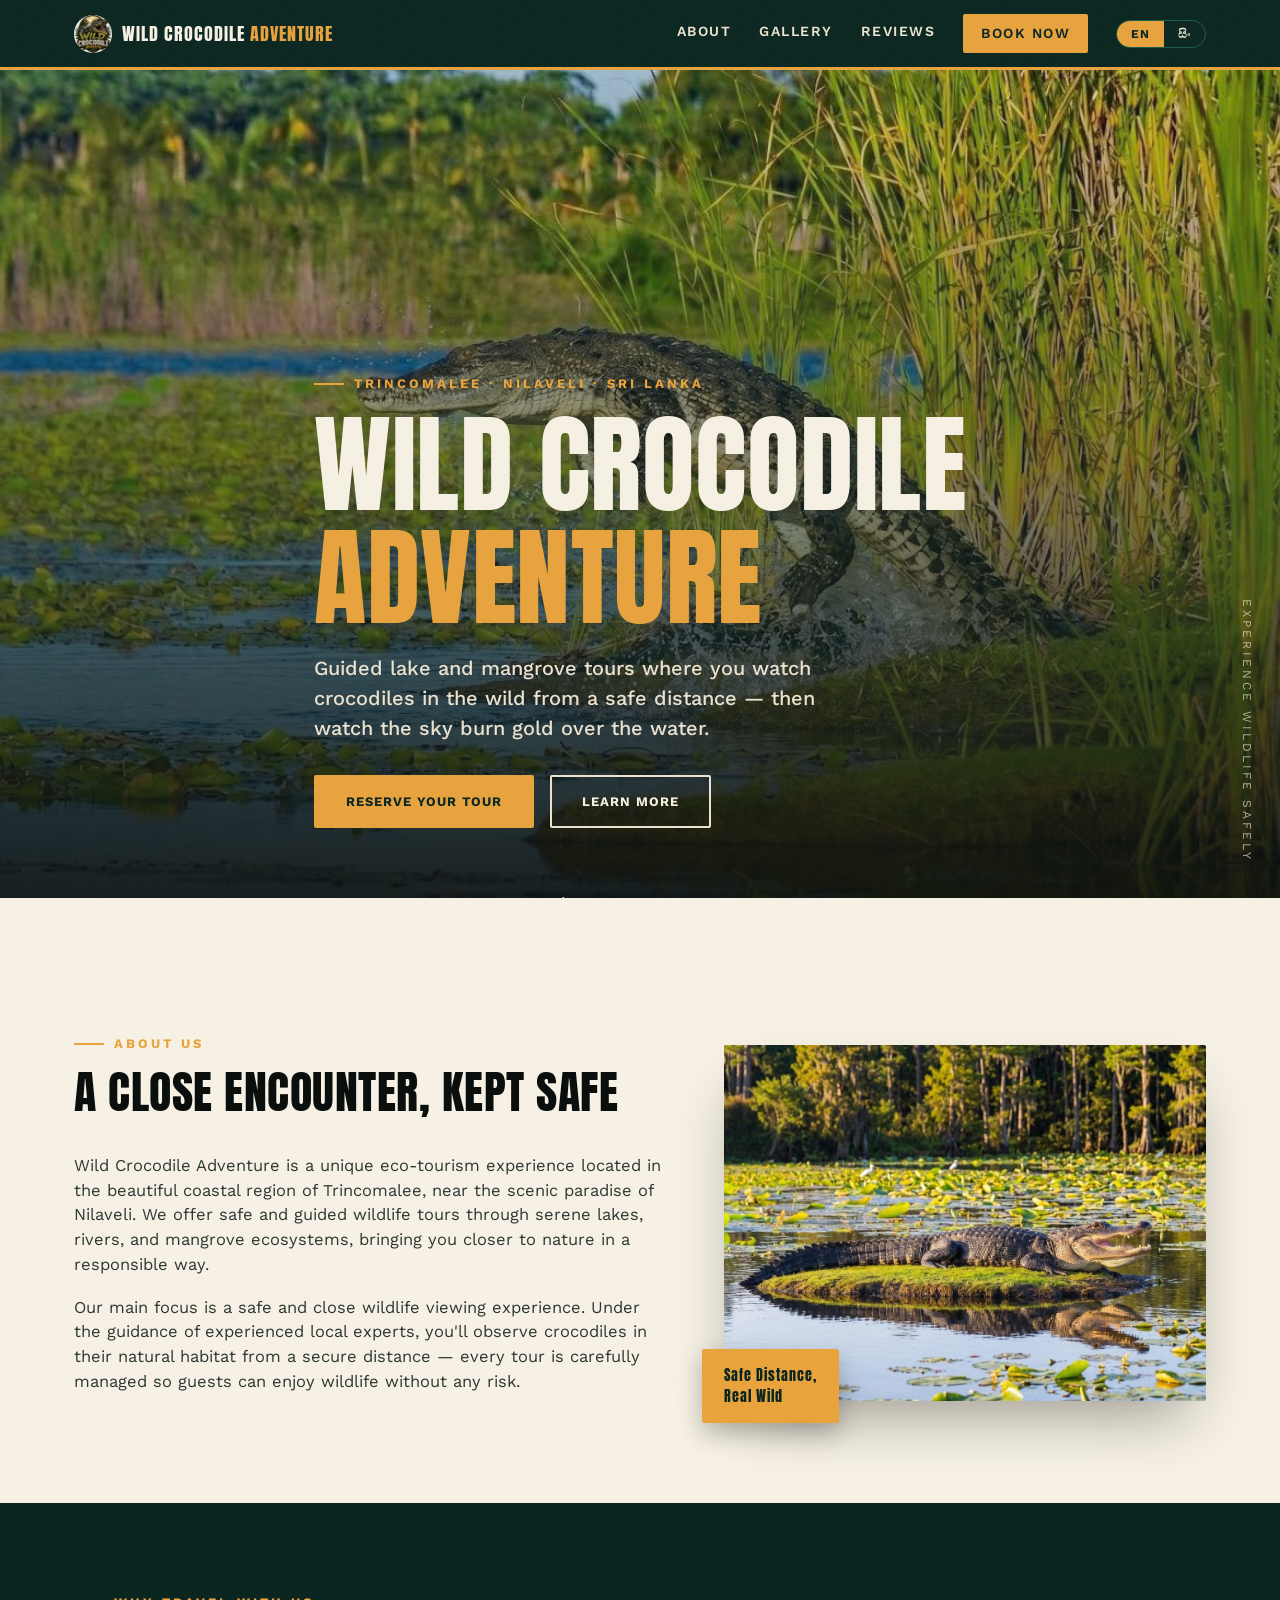
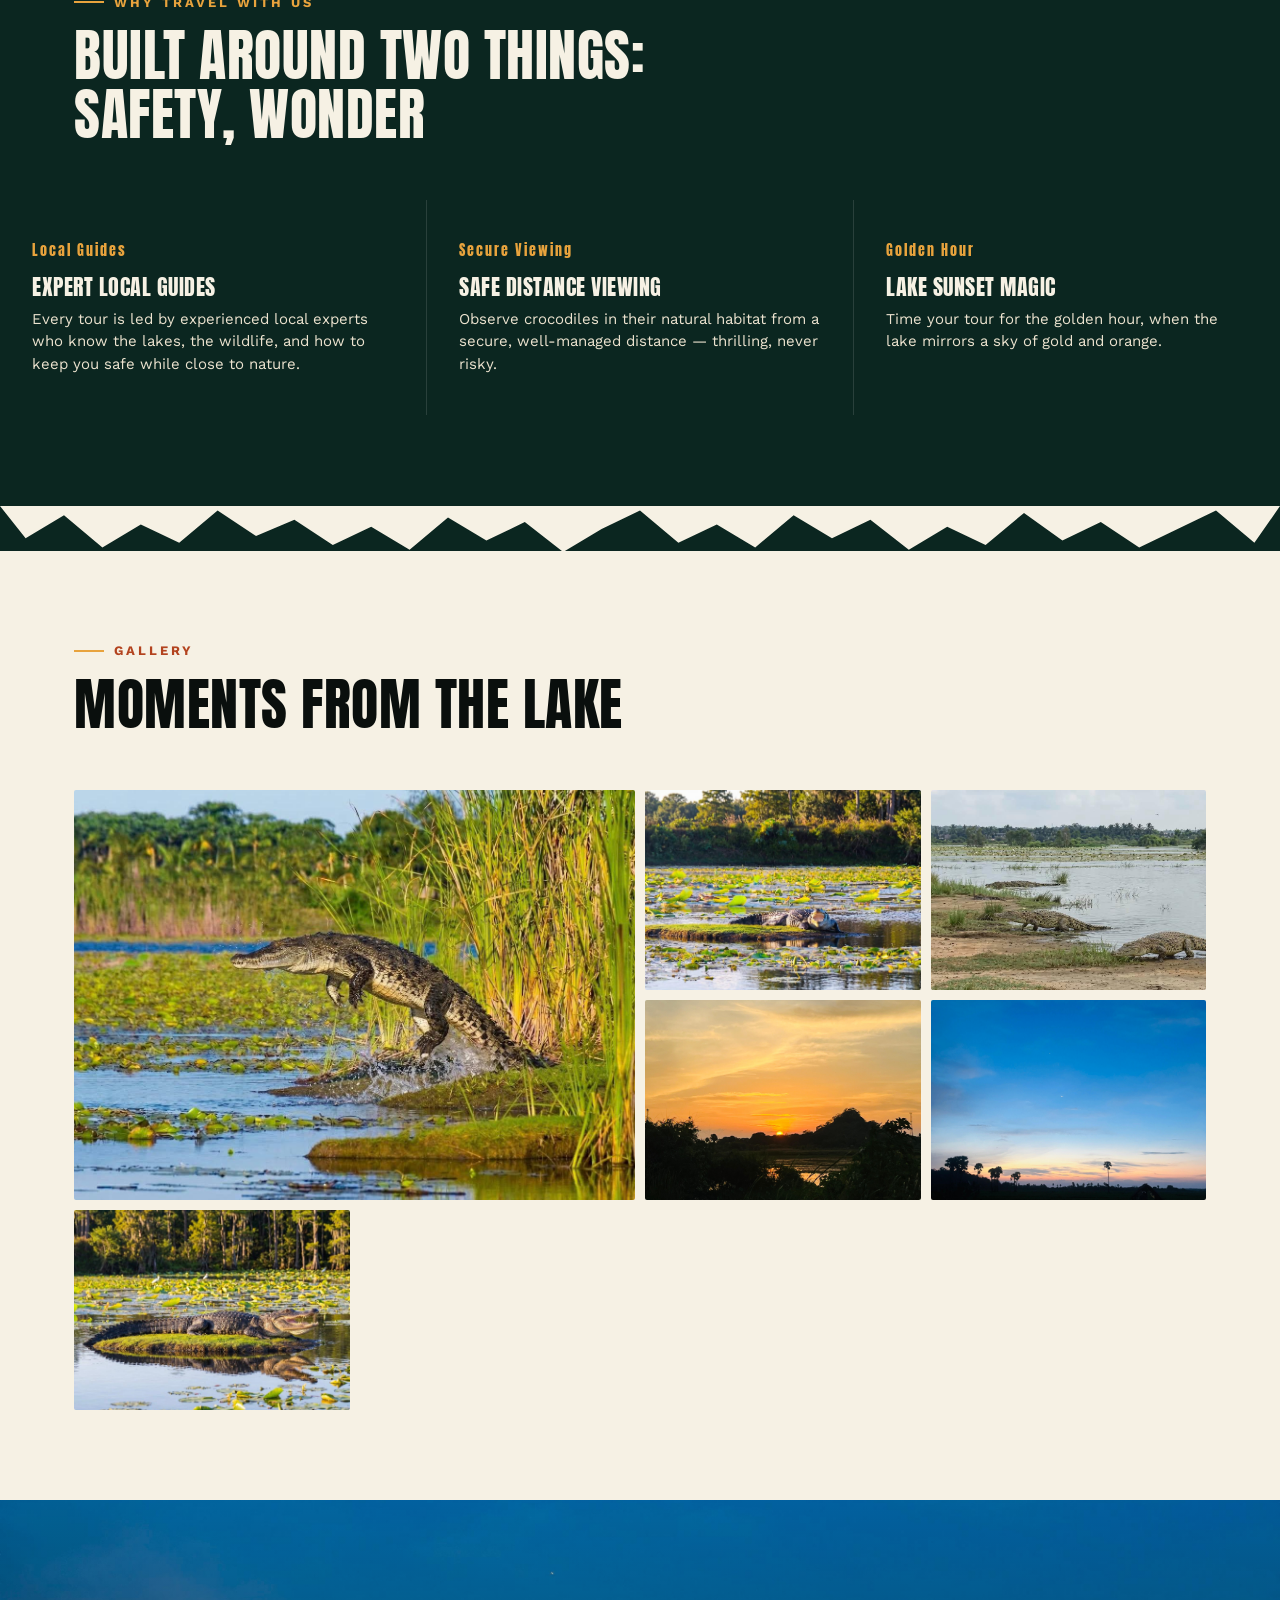
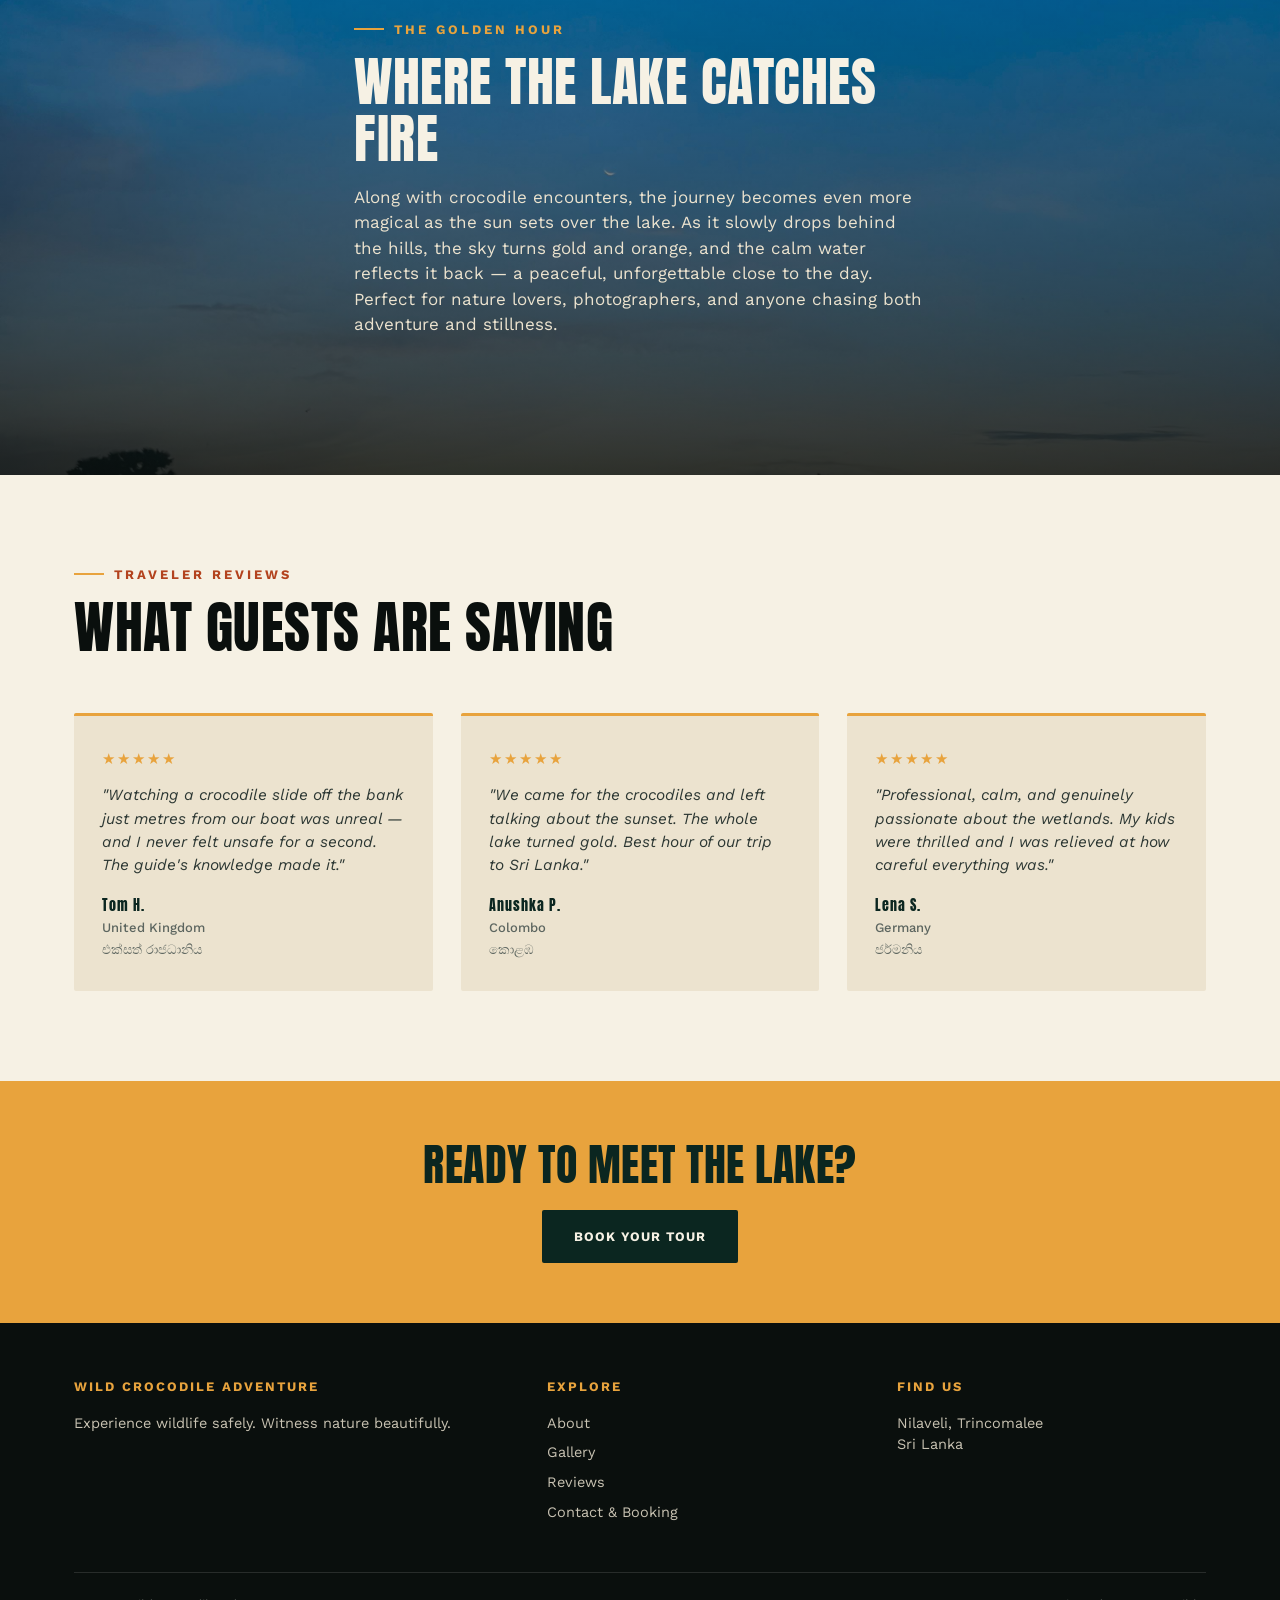
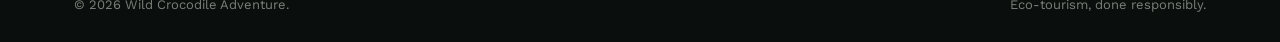
==== index.html @ 360bce38 "first commit" ====
<!doctype html>
<html lang="en">
  <head>
    <meta charset="UTF-8" />
    <meta name="viewport" content="width=device-width, initial-scale=1.0" />
    <title>Wild Crocodile Adventure — Trincomalee, Sri Lanka</title>
    <meta
      name="description"
      content="Guided crocodile wildlife tours and lake sunsets near Nilaveli, Trincomalee, Sri Lanka."
    />
    <link rel="icon" href="images/e35be057-a3a2-4ab4-bb94-1826bbe59831.jpg" />
    <link rel="stylesheet" href="style.css" />
  </head>
  <body>
    <div class="grain"></div>

    <header>
      <div class="nav">
        <a href="index.html" class="logo">
          <img
            class="mark"
            src="images/logo.jpg"
            alt="Wild Crocodile Adventure logo"
            style="border-radius: 50%; object-fit: cover"
          />
          <span class="name">WILD CROCODILE <span>ADVENTURE</span></span>
        </a>
        <nav class="links">
          <a href="#about"><span lang-en>About</span><span lang-si>අප ගැන</span></a>
          <a href="#gallery"><span lang-en>Gallery</span><span lang-si>ඡායාරූප</span></a>
          <a href="#reviews"><span lang-en>Reviews</span><span lang-si>ප්‍රතිචාර</span></a>
          <a href="contact.html" class="cta"><span lang-en>Book Now</span><span lang-si>දැන් වෙන් කරගන්න</span></a>
          <div class="lang-toggle">
            <button data-lang="en">EN</button
            ><button data-lang="si">සිං</button>
          </div>
        </nav>
        <button class="burger">☰</button>
      </div>
    </header>

    <section class="hero">
      <div class="wrap hero-inner">
        <div class="eyebrow"><span lang-en>Trincomalee · Nilaveli · Sri Lanka</span><span lang-si>ත්‍රිකුණාමලය · නිලාවැලි · ශ්‍රී ලංකාව</span></div>
        <h1><span lang-en>Wild Crocodile<br /><span class="line2">Adventure</span></span><span lang-si>වයිල්ඩ් ක්‍රොකඩයිල්<br /><span class="line2">ඇඩ්වෙන්චර්</span></span></h1>
        <p class="sub"><span lang-en>Guided lake and mangrove tours where you watch crocodiles in the wild from a safe distance — then watch the sky burn gold over the water.</span><span lang-si>විල් සහ කඩොලාන හරහා මඟපෙන්වන සංචාර — ආරක්ෂිත දුරකින් කිඹුලන් නරඹමින්, පසුව රන්වන් අහසක් යට හිරු බැසීම නරඹමින්.</span></p>
        <div class="hero-ctas">
          <a href="contact.html" class="btn btn-gold"><span lang-en>Reserve Your Tour</span><span lang-si>ඔබේ සංචාරය වෙන් කරගන්න</span></a>
          <a href="#about" class="btn btn-outline"><span lang-en>Learn More</span><span lang-si>තවත් දැනගන්න</span></a>
        </div>
      </div>
      <div class="ripple-tag"><span lang-en>Experience wildlife safely</span><span lang-si>ආරක්ෂිතව වනජීවී අත්දැකීම</span></div>
    </section>

    <div class="torn"></div>

    <section id="about">
      <div class="wrap about-grid">
        <div>
          <div class="eyebrow" lang-en>About Us</div>
          <div class="eyebrow" lang-si>අප ගැන</div>
          <h2
            lang-en
            style="font-size: clamp(30px, 4.5vw, 46px); margin-top: 6px"
          >
            A close encounter, kept safe
          </h2>
          <h2
            lang-si
            style="font-size: clamp(30px, 4.5vw, 46px); margin-top: 6px"
          >
            ආරක්ෂිතව තබාගත් සමීප හමුවක්
          </h2>

          <p lang-en>
            Wild Crocodile Adventure is a unique eco-tourism experience located
            in the beautiful coastal region of Trincomalee, near the scenic
            paradise of Nilaveli. We offer safe and guided wildlife tours
            through serene lakes, rivers, and mangrove ecosystems, bringing you
            closer to nature in a responsible way.
          </p>
          <p lang-en>
            Our main focus is a safe and close wildlife viewing experience.
            Under the guidance of experienced local experts, you'll observe
            crocodiles in their natural habitat from a secure distance — every
            tour is carefully managed so guests can enjoy wildlife without any
            risk.
          </p>

          <p lang-si>
            Wild Crocodile Adventure යනු ශ්‍රී ලංකාවේ ත්‍රිකුණාමලය අසල, නිලාවැලි
            වෙරළබඩ ප්‍රදේශයේ පිහිටි අනූන පරිසර සංචාරක අත්දැකීමකි. අපි
            විශ්වාසවන්ත මඟපෙන්වීම මගින් සැහැල්ලු විල්, ගංගා සහ කඩොලාන පද්ධති
            හරහා ආරක්ෂිත සංචාර ලබා දෙමු.
          </p>
          <p lang-si>
            අපගේ මූලික අරමුණ ආරක්ෂිත හා සමීප වනජීවී දර්ශන අත්දැකීමක් ලබා දීමයි.
            දේශීය විශේෂඥයින්ගේ මඟපෙන්වීම යටතේ, ඔබට කිඹුලන් ඔවුන්ගේ ස්වභාවික
            වාසස්ථානයේ ආරක්ෂිත දුරකින් නැරඹීමට අවස්ථාව ලැබේ.
          </p>
        </div>
        <div class="about-img">
          <img
            src="images/b86bf001-9c94-4843-b081-64289ff82601.jpg"
            alt="Crocodile resting on a grass island surrounded by water lilies"
          />
          <div class="pill" lang-en>Safe Distance,<br />Real Wild</div>
          <div class="pill" lang-si>ආරක්ෂිත දුර,<br />සැබෑ වනජීවී</div>
        </div>
      </div>
    </section>

    <section class="section-dark">
      <div class="wrap">
        <div class="section-head">
          <div class="eyebrow"><span lang-en>Why Travel With Us</span><span lang-si>ඇයි අප සමඟ සංචාරය කරන්න ද</span></div>
          <h2><span lang-en>Built around two things: safety, wonder</span><span lang-si>දෙයක් වටා ගොඩනැගුණා: ආරක්ෂාව සහ විස්මය</span></h2>
        </div>
      </div>
      <div class="features">
        <div class="feature">
          <span class="num"><span lang-en>Local Guides</span><span lang-si>දේශීය මඟපෙන්වන්නන්</span></span>
          <h3><span lang-en>Expert Local Guides</span><span lang-si>ප්‍රවීණ දේශීය මඟපෙන්වන්නන්</span></h3>
          <p><span lang-en>Every tour is led by experienced local experts who know the lakes, the wildlife, and how to keep you safe while close to nature.</span><span lang-si>සෑම සංචාරයක්ම මඟ පෙන්වනු ලබන්නේ විල් සහ වනජීවී පිළිබඳ පළපුරුද්ද ඇති දේශීය විශේෂඥයින් විසිනි, ඔබව සොබාදහමට සමීප කරමින් ආරක්ෂිතව තබා ගනිමින්.</span></p>
        </div>
        <div class="feature">
          <span class="num"><span lang-en>Secure Viewing</span><span lang-si>ආරක්ෂිත නැරඹීම</span></span>
          <h3><span lang-en>Safe Distance Viewing</span><span lang-si>ආරක්ෂිත දුරින් නැරඹීම</span></h3>
          <p><span lang-en>Observe crocodiles in their natural habitat from a secure, well-managed distance — thrilling, never risky.</span><span lang-si>කිඹුලන් ඔවුන්ගේ ස්වභාවික වාසස්ථානයේ, හොඳින් කළමනාකරණය කළ ආරක්ෂිත දුරකින් නරඹන්න — උද්වේගජනක, කිසිදා අවදානම් සහගත නොවේ.</span></p>
        </div>
        <div class="feature">
          <span class="num"><span lang-en>Golden Hour</span><span lang-si>රන්වන් මොහොත</span></span>
          <h3><span lang-en>Lake Sunset Magic</span><span lang-si>රන්වන් මිදුම් හිරු බැසීම්</span></h3>
          <p><span lang-en>Time your tour for the golden hour, when the lake mirrors a sky of gold and orange.</span><span lang-si>විල රන්වන් හා තැඹිලි අහසක් පිළිබිඹු කරන මැජික් මොහොතට ගැලපෙන ලෙස ඔබේ සංචාරය සැලසුම් කරන්න.</span></p>
        </div>
      </div>
    </section>

    <div class="torn flip" style="background: var(--swamp-dark)"></div>

    <section id="gallery">
      <div class="wrap">
        <div class="section-head">
          <div class="eyebrow"><span lang-en>Gallery</span><span lang-si>ඡායාරූප</span></div>
          <h2><span lang-en>Moments from the lake</span><span lang-si>විලෙන් මතකයන්</span></h2>
        </div>
        <div class="gallery">
          <a class="g-big"
            ><img
              src="images/b4b93872-730b-4ddd-b8c2-a4dbeed906d0.jpg"
              alt="Crocodile leaping out of the water onto the bank"
          /></a>
          <a
            ><img
              src="images/af6ee884-b673-4709-9cbe-690bf3419385.jpg"
              alt="Crocodile resting with mouth open among lily pads"
          /></a>
          <a
            ><img
              src="images/c8c35f78-ea11-4f8b-8e21-9432f005e266.jpg"
              alt="Three crocodiles entering the water at the lake edge"
          /></a>
          <a
            ><img
              src="images/b59ca9a6-6caa-42b1-9af1-93eeb72f9f92.jpg"
              alt="Orange sunset over the wetlands near a hill"
          /></a>
          <a
            ><img
              src="images/ad986d16-4cee-4405-a127-003cddb97ef6.jpg"
              alt="Blue dusk sky with a crescent moon over palm trees"
          /></a>
          <a
            ><img
              src="images/b86bf001-9c94-4843-b081-64289ff82601.jpg"
              alt="Crocodile on a grass island with birds in the background"
          /></a>
        </div>
      </div>
    </section>

    <section class="sunset">
      <div class="wrap sunset-inner">
        <div class="eyebrow" lang-en>The Golden Hour</div>
        <div class="eyebrow" lang-si>රන්වන් මොහොත</div>
        <h2 lang-en>Where the lake catches fire</h2>
        <h2 lang-si>විල ගිනිගත් මොහොත</h2>
        <p lang-en>
          Along with crocodile encounters, the journey becomes even more magical
          as the sun sets over the lake. As it slowly drops behind the hills,
          the sky turns gold and orange, and the calm water reflects it back — a
          peaceful, unforgettable close to the day. Perfect for nature lovers,
          photographers, and anyone chasing both adventure and stillness.
        </p>
        <p lang-si>
          කිඹුලන් දැකීම සමඟ, විල මතුපිට හිරු බැසීමේ දර්ශනය මෙම සංචාරය තවත්
          මනස්කාන්ත කරයි. හිරු සෙමින් කඳු වලට පසුපසින් බැසීමත් සමඟ අහස රන්වන් සහ
          තැඹිලි පැහැයෙන් වර්ණවත් වන අතර, නිසල විල එම අලංකාරය පිළිබිඹු කරයි —
          දවසේ සාමකාමී, අමතක නොවන අවසානයක්. සොබාදහම ප්‍රිය කරන්නන්, ඡායාරූප
          ශිල්පීන් සහ වික්‍රමාන්විතය හා සාමය යන දෙකම අවශ්‍ය අයට පරිපූර්ණයි.
        </p>
      </div>
    </section>

    <section id="reviews">
      <div class="wrap">
        <div class="section-head">
          <div class="eyebrow"><span lang-en>Traveler Reviews</span><span lang-si>සංචාරක ප්‍රතිචාර</span></div>
          <h2><span lang-en>What guests are saying</span><span lang-si>අමුත්තන් පවසන දේ</span></h2>
        </div>
        <div class="reviews">
          <div class="review">
            <div class="stars">★★★★★</div>
            <p><span lang-en>"Watching a crocodile slide off the bank just metres from our boat was unreal — and I never felt unsafe for a second. The guide's knowledge made it."</span><span lang-si>"අපගේ බෝට්ටුවට මීටර් කීපයක් දුරින් කිඹුලෙකු ඉවුරෙන් ඇද වැටෙනු දැකීම අතිශය විශ්මයජනකයි — එහෙත් එක් මොහොතක්වත් අනාරක්ෂිතයි කියා මට හැඟුණේ නැහැ. මඟපෙන්වන්නාගේ දැනුමයි මේ සියල්ල සාර්ථක කළේ."</span></p>
            <div class="who">
              Tom H.<span><span lang-en>United Kingdom</span><span lang-si>එක්සත් රාජධානිය</span></span>
            </div>
          </div>
          <div class="review">
            <div class="stars">★★★★★</div>
            <p><span lang-en>"We came for the crocodiles and left talking about the sunset. The whole lake turned gold. Best hour of our trip to Sri Lanka."</span><span lang-si>"අපි ආවේ කිඹුලන් බැලීමට, ආපසු ගියේ හිරු බැසීම ගැන කතා කරමින්. මුළු විලම රන්වන් පැහැයෙන් වෙනස් වුණා. ශ්‍රී ලංකා සංචාරයේ අපගේ හොඳම පැයයි."</span></p>
            <div class="who">
              Anushka P.<span><span lang-en>Colombo</span><span lang-si>කොළඹ</span></span>
            </div>
          </div>
          <div class="review">
            <div class="stars">★★★★★</div>
            <p><span lang-en>"Professional, calm, and genuinely passionate about the wetlands. My kids were thrilled and I was relieved at how careful everything was."</span><span lang-si>"වෘත්තීයමය, සන්සුන්, සහ තැඹිලිපිඩි ගැන සැබැවින්ම ඕන වුණු කෙනෙක්. මගේ දරුවන් සතුටින් සිටියදී, සෑම දෙයක්ම පවත්වාගෙන ගිය ආරක්ෂිත ක්‍රමවේදය ගැන මට සහනයක් දැනුණා."</span></p>
            <div class="who">
              Lena S.<span><span lang-en>Germany</span><span lang-si>ජර්මනිය</span></span>
            </div>
          </div>
        </div>
      </div>
    </section>

    <div class="cta-band">
      <div class="wrap">
        <h2><span lang-en>Ready to meet the lake?</span><span lang-si>විලට මුණගැසීමට සූදානම්ද?</span></h2>
        <a href="contact.html" class="btn btn-dark"><span lang-en>Book Your Tour</span><span lang-si>ඔබේ සංචාරය වෙන් කරගන්න</span></a>
      </div>
    </div>

    <footer>
      <div class="wrap">
        <div class="footer-grid">
          <div>
            <h4>Wild Crocodile Adventure</h4>
            <p><span lang-en>Experience wildlife safely. Witness nature beautifully.</span><span lang-si>ආරක්ෂිතව වනජීවී අත්දැකීම. ලස්සනින් සොබාදහම නරඹන්න.</span></p>
          </div>
          <div>
            <h4><span lang-en>Explore</span><span lang-si>ගවේෂණය</span></h4>
            <a href="#about"><span lang-en>About</span><span lang-si>අප ගැන</span></a>
            <a href="#gallery"><span lang-en>Gallery</span><span lang-si>ඡායාරූප</span></a>
            <a href="#reviews"><span lang-en>Reviews</span><span lang-si>ප්‍රතිචාර</span></a>
            <a href="contact.html"><span lang-en>Contact &amp; Booking</span><span lang-si>සම්බන්ධතා සහ වෙන්කිරීම්</span></a>
          </div>
          <div>
            <h4><span lang-en>Find Us</span><span lang-si>අප සොයාගන්න</span></h4>
            <p><span lang-en>Nilaveli, Trincomalee<br />Sri Lanka</span><span lang-si>නිලාවැලි, ත්‍රිකුණාමලය<br />ශ්‍රී ලංකාව</span></p>
          </div>
        </div>
        <div class="foot-bottom">
          <span>© 2026 Wild Crocodile Adventure.</span>
          <span><span lang-en>Eco-tourism, done responsibly.</span><span lang-si>වගකීමෙන් කරන පරිසර සංචාරක ක්‍රමවේදය.</span></span>
        </div>
      </div>
    </footer>

    <script src="script.js"></script>
  </body>
</html>
---- style.css ----
@import url('https://fonts.googleapis.com/css2?family=Anton&family=Work+Sans:wght@400;500;600;700&family=Caveat:wght@600&display=swap');

:root{
  --swamp-dark:#0b2620;
  --swamp:#123a30;
  --teal:#1d5c4d;
  --gold:#e8a33d;
  --amber:#f2c265;
  --sand:#ece3cf;
  --bone:#f6f1e4;
  --ink:#0a0f0d;
  --danger:#b3431e;
  --radius:2px;
}

*{box-sizing:border-box;}
html{scroll-behavior:smooth;}
body{
  margin:0;
  background:var(--bone);
  color:var(--ink);
  font-family:'Work Sans',sans-serif;
  font-weight:400;
  line-height:1.5;
}
h1,h2,h3,.display{
  font-family:'Anton',sans-serif;
  font-weight:400;
  letter-spacing:0.5px;
  text-transform:uppercase;
  line-height:1.05;
}
a{color:inherit;text-decoration:none;}
img{max-width:100%;display:block;}
.wrap{max-width:1180px;margin:0 auto;padding:0 24px;}

/* texture */
.grain{
  position:fixed;inset:0;pointer-events:none;z-index:9999;opacity:0.035;
  background-image:url("data:image/svg+xml,%3Csvg xmlns='http://www.w3.org/2000/svg' width='120' height='120'%3E%3Cfilter id='n'%3E%3CfeTurbulence type='fractalNoise' baseFrequency='0.9' numOctaves='2' stitchTiles='stitch'/%3E%3C/filter%3E%3Crect width='100%25' height='100%25' filter='url(%23n)'/%3E%3C/svg%3E");
}

/* header */
header{
  position:sticky;top:0;z-index:100;
  background:var(--swamp-dark);
  border-bottom:3px solid var(--gold);
}
.nav{
  display:flex;align-items:center;justify-content:space-between;
  padding:14px 24px;max-width:1180px;margin:0 auto;
}
.logo{
  display:flex;align-items:center;gap:10px;
  color:var(--bone);
}
.logo .mark{
  width:38px;height:38px;border-radius:50%;
  background:var(--gold);
  display:flex;align-items:center;justify-content:center;
  font-family:'Anton';color:var(--swamp-dark);font-size:20px;
}
.logo .name{font-family:'Anton';font-size:18px;letter-spacing:1px;}
.logo .name span{color:var(--gold);}
nav.links{display:flex;gap:28px;align-items:center;}
nav.links a{
  color:var(--sand);font-size:14px;letter-spacing:1.5px;text-transform:uppercase;font-weight:600;
  position:relative;padding-bottom:4px;
}
nav.links a:hover{color:var(--gold);}
nav.links a.cta{
  background:var(--gold);color:var(--swamp-dark);padding:9px 18px;border-radius:2px;
}
nav.links a.cta:hover{background:var(--amber);color:var(--swamp-dark);}
.lang-toggle{
  display:flex;border:1px solid var(--teal);border-radius:20px;overflow:hidden;
}
.lang-toggle button{
  background:transparent;border:none;color:var(--sand);padding:6px 14px;font-size:12px;
  font-weight:700;letter-spacing:1px;cursor:pointer;font-family:'Work Sans';
}
.lang-toggle button.active{background:var(--gold);color:var(--swamp-dark);}
.burger{display:none;background:none;border:none;color:var(--bone);font-size:26px;cursor:pointer;}

@media (max-width:820px){
  nav.links{
    position:fixed;top:67px;left:0;right:0;background:var(--swamp-dark);
    flex-direction:column;padding:20px;gap:18px;transform:translateY(-130%);
    transition:transform .3s ease;border-bottom:3px solid var(--gold);
  }
  nav.links.open{transform:translateY(0);}
  .burger{display:block;}
}

/* hero */
.hero{
  position:relative;min-height:92vh;display:flex;align-items:flex-end;
  background:linear-gradient(180deg, rgba(11,38,32,.15) 0%, rgba(11,38,32,.55) 55%, rgba(10,15,13,.92) 100%), url('images/b4b93872-730b-4ddd-b8c2-a4dbeed906d0.jpg') center 60%/cover no-repeat;
  padding:140px 0 70px;
}
.hero-inner{position:relative;z-index:2;}
.eyebrow{
  color:var(--gold);font-weight:700;letter-spacing:3px;text-transform:uppercase;font-size:13px;
  display:flex;align-items:center;gap:10px;margin-bottom:14px;
}
.eyebrow::before{content:"";width:30px;height:2px;background:var(--gold);}
.hero h1{
  color:var(--bone);font-size:clamp(48px,9vw,108px);margin:0 0 18px;
}
.hero h1 .line2{color:var(--gold);}
.hero p.sub{
  color:var(--sand);font-size:clamp(16px,2vw,20px);max-width:560px;margin:0 0 32px;font-weight:500;
}
.hero-ctas{display:flex;gap:16px;flex-wrap:wrap;}
.btn{
  display:inline-block;padding:15px 30px;font-weight:700;letter-spacing:1px;text-transform:uppercase;
  font-size:13px;border-radius:2px;border:2px solid transparent;cursor:pointer;font-family:'Work Sans';
}
.btn-gold{background:var(--gold);color:var(--swamp-dark);}
.btn-gold:hover{background:var(--amber);}
.btn-outline{border-color:var(--sand);color:var(--bone);}
.btn-outline:hover{border-color:var(--gold);color:var(--gold);}

.ripple-tag{
  position:absolute;right:24px;bottom:36px;z-index:2;
  writing-mode:vertical-rl;color:var(--sand);font-size:12px;letter-spacing:3px;
  opacity:.7;text-transform:uppercase;
}

/* torn divider, the signature element */
.torn{
  position:relative;height:46px;background:var(--bone);
}
.torn::before{
  content:"";position:absolute;top:-1px;left:0;right:0;height:46px;
  background:var(--bone);
  clip-path:polygon(0% 100%,2% 30%,5% 80%,8% 10%,11% 60%,14% 20%,17% 90%,20% 35%,23% 70%,26% 15%,29% 55%,32% 5%,35% 75%,38% 25%,41% 65%,44% 0%,47% 50%,50% 90%,53% 20%,56% 60%,59% 10%,62% 80%,65% 30%,68% 70%,71% 5%,74% 55%,77% 15%,80% 85%,83% 25%,86% 65%,89% 10%,92% 50%,95% 90%,98% 20%,100% 100%);
}
.torn.flip{transform:scaleY(-1);}

/* sections */
section{padding:90px 0;}
.section-dark{background:var(--swamp-dark);color:var(--bone);}
.section-head{max-width:680px;margin-bottom:56px;}
.section-head .eyebrow{color:var(--danger);}
.section-dark .section-head .eyebrow{color:var(--gold);}
.section-head h2{font-size:clamp(34px,5vw,56px);margin:0 0 16px;}
.section-head p{font-size:17px;color:#3c4a44;max-width:560px;}
.section-dark .section-head p{color:var(--sand);}

/* about grid */
.about-grid{display:grid;grid-template-columns:1.1fr .9fr;gap:60px;align-items:center;}
.about-grid p{font-size:16.5px;margin-bottom:18px;color:#2c3733;}
.about-img{position:relative;}
.about-img img{border-radius:2px;box-shadow:0 30px 60px -20px rgba(0,0,0,.4);}
.about-img .pill{
  position:absolute;bottom:-22px;left:-22px;background:var(--gold);color:var(--swamp-dark);
  padding:16px 22px;font-family:'Anton';font-size:14px;letter-spacing:1px;border-radius:2px;
  box-shadow:0 10px 25px rgba(0,0,0,.25);
}
@media(max-width:820px){.about-grid{grid-template-columns:1fr;gap:36px;}.about-img .pill{left:0;}}

/* feature strip */
.features{display:grid;grid-template-columns:repeat(3,1fr);gap:1px;background:rgba(255,255,255,.12);}
.feature{
  background:var(--swamp-dark);padding:40px 32px;
}
.feature .num{color:var(--gold);font-family:'Anton';font-size:14px;letter-spacing:2px;margin-bottom:14px;display:block;}
.feature h3{font-size:22px;margin:0 0 10px;color:var(--bone);}
.feature p{color:var(--sand);font-size:15px;margin:0;}
@media(max-width:820px){.features{grid-template-columns:1fr;}}

/* gallery */
.gallery{
  display:grid;grid-template-columns:repeat(4,1fr);grid-auto-rows:200px;gap:10px;
}
.gallery a{display:block;overflow:hidden;border-radius:2px;position:relative;}
.gallery img{width:100%;height:100%;object-fit:cover;transition:transform .5s ease;}
.gallery a:hover img{transform:scale(1.07);}
.g-big{grid-column:span 2;grid-row:span 2;}
@media(max-width:820px){
  .gallery{grid-template-columns:repeat(2,1fr);grid-auto-rows:160px;}
  .g-big{grid-column:span 2;grid-row:span 1;}
}

/* sunset section */
.sunset{
  position:relative;background:url('images/ad986d16-4cee-4405-a127-003cddb97ef6.jpg') center/cover no-repeat;
  padding:120px 0;
}
.sunset::before{content:"";position:absolute;inset:0;background:linear-gradient(180deg, rgba(10,15,13,.2), rgba(10,15,13,.85));}
.sunset-inner{position:relative;z-index:2;max-width:620px;}
.sunset .eyebrow{color:var(--gold);}
.sunset h2{color:var(--bone);font-size:clamp(34px,5vw,54px);margin:0 0 18px;}
.sunset p{color:var(--sand);font-size:17px;}

/* reviews */
.reviews{display:grid;grid-template-columns:repeat(3,1fr);gap:28px;}
.review{
  background:var(--sand);padding:32px 28px;border-radius:2px;position:relative;
  border-top:3px solid var(--gold);
}
.review .stars{color:var(--gold);font-size:15px;margin-bottom:14px;letter-spacing:2px;}
.review p{font-size:15.5px;color:#2c3733;margin:0 0 18px;font-style:italic;}
.review .who{font-family:'Anton';font-size:14px;letter-spacing:1px;color:var(--swamp-dark);}
.review .who span{display:block;font-family:'Work Sans';font-weight:500;text-transform:none;letter-spacing:0;color:#5c655f;font-size:13px;margin-top:2px;}
@media(max-width:900px){.reviews{grid-template-columns:1fr;}}

/* cta band */
.cta-band{
  background:var(--gold);color:var(--swamp-dark);padding:60px 0;text-align:center;
}
.cta-band h2{font-size:clamp(28px,5vw,44px);margin:0 0 22px;}
.cta-band .btn-dark{background:var(--swamp-dark);color:var(--bone);}
.cta-band .btn-dark:hover{background:var(--ink);}

/* footer */
footer{background:var(--ink);color:var(--sand);padding:54px 0 28px;}
.footer-grid{display:grid;grid-template-columns:1.4fr 1fr 1fr;gap:40px;margin-bottom:40px;}
.footer-grid h4{color:var(--gold);font-size:13px;letter-spacing:2px;margin:0 0 16px;text-transform:uppercase;font-family:'Work Sans';font-weight:700;}
.footer-grid p,.footer-grid a{font-size:14.5px;color:#c8c2b2;display:block;margin-bottom:8px;}
.footer-grid a:hover{color:var(--gold);}
.foot-bottom{border-top:1px solid rgba(255,255,255,.12);padding-top:22px;font-size:13px;color:#7a8079;display:flex;justify-content:space-between;flex-wrap:wrap;gap:10px;}
@media(max-width:820px){.footer-grid{grid-template-columns:1fr;}}

/* contact page */
.contact-hero{
  background:linear-gradient(180deg, rgba(11,38,32,.75), rgba(10,15,13,.92)), url('images/c8c35f78-ea11-4f8b-8e21-9432f005e266.jpg') center/cover;
  padding:170px 0 80px;color:var(--bone);
}
.contact-hero h1{font-size:clamp(40px,7vw,76px);margin:0 0 14px;}
.contact-hero p{color:var(--sand);max-width:520px;font-size:17px;}
.contact-grid{display:grid;grid-template-columns:1fr 1fr;gap:60px;}
.contact-info .item{display:flex;gap:16px;margin-bottom:30px;align-items:flex-start;}
.contact-info .ic{
  width:44px;height:44px;border-radius:50%;background:var(--swamp-dark);color:var(--gold);
  display:flex;align-items:center;justify-content:center;flex-shrink:0;font-size:18px;
}
.contact-info h4{margin:0 0 6px;font-size:16px;font-family:'Work Sans';font-weight:700;letter-spacing:.5px;}
.contact-info p,.contact-info a{margin:0;color:#444;font-size:15px;}
.contact-info a:hover{color:var(--teal);}

form.booking{background:var(--sand);padding:36px;border-radius:2px;border-top:4px solid var(--gold);}
form.booking .row{display:grid;grid-template-columns:1fr 1fr;gap:16px;margin-bottom:16px;}
form.booking label{font-size:12.5px;font-weight:700;letter-spacing:1px;text-transform:uppercase;display:block;margin-bottom:6px;color:var(--swamp-dark);}
form.booking input,form.booking select,form.booking textarea{
  width:100%;padding:13px 14px;border:1px solid #cfc6ab;background:var(--bone);font-family:'Work Sans';
  font-size:14.5px;border-radius:2px;
}
form.booking textarea{resize:vertical;min-height:100px;}
form.booking .field{margin-bottom:16px;}
form.booking button{width:100%;border:none;margin-top:6px;}
@media(max-width:820px){.contact-grid{grid-template-columns:1fr;}form.booking .row{grid-template-columns:1fr;}}

.map-strip{height:340px;background:var(--swamp);position:relative;overflow:hidden;}
.map-strip iframe{width:100%;height:100%;border:0;filter:saturate(.8) contrast(1.05);}

[lang-si]{display:none;}
html.si [lang-en]{display:none;}
html.si [lang-si]{display:initial;}
html.si .stars-label{display:none;}
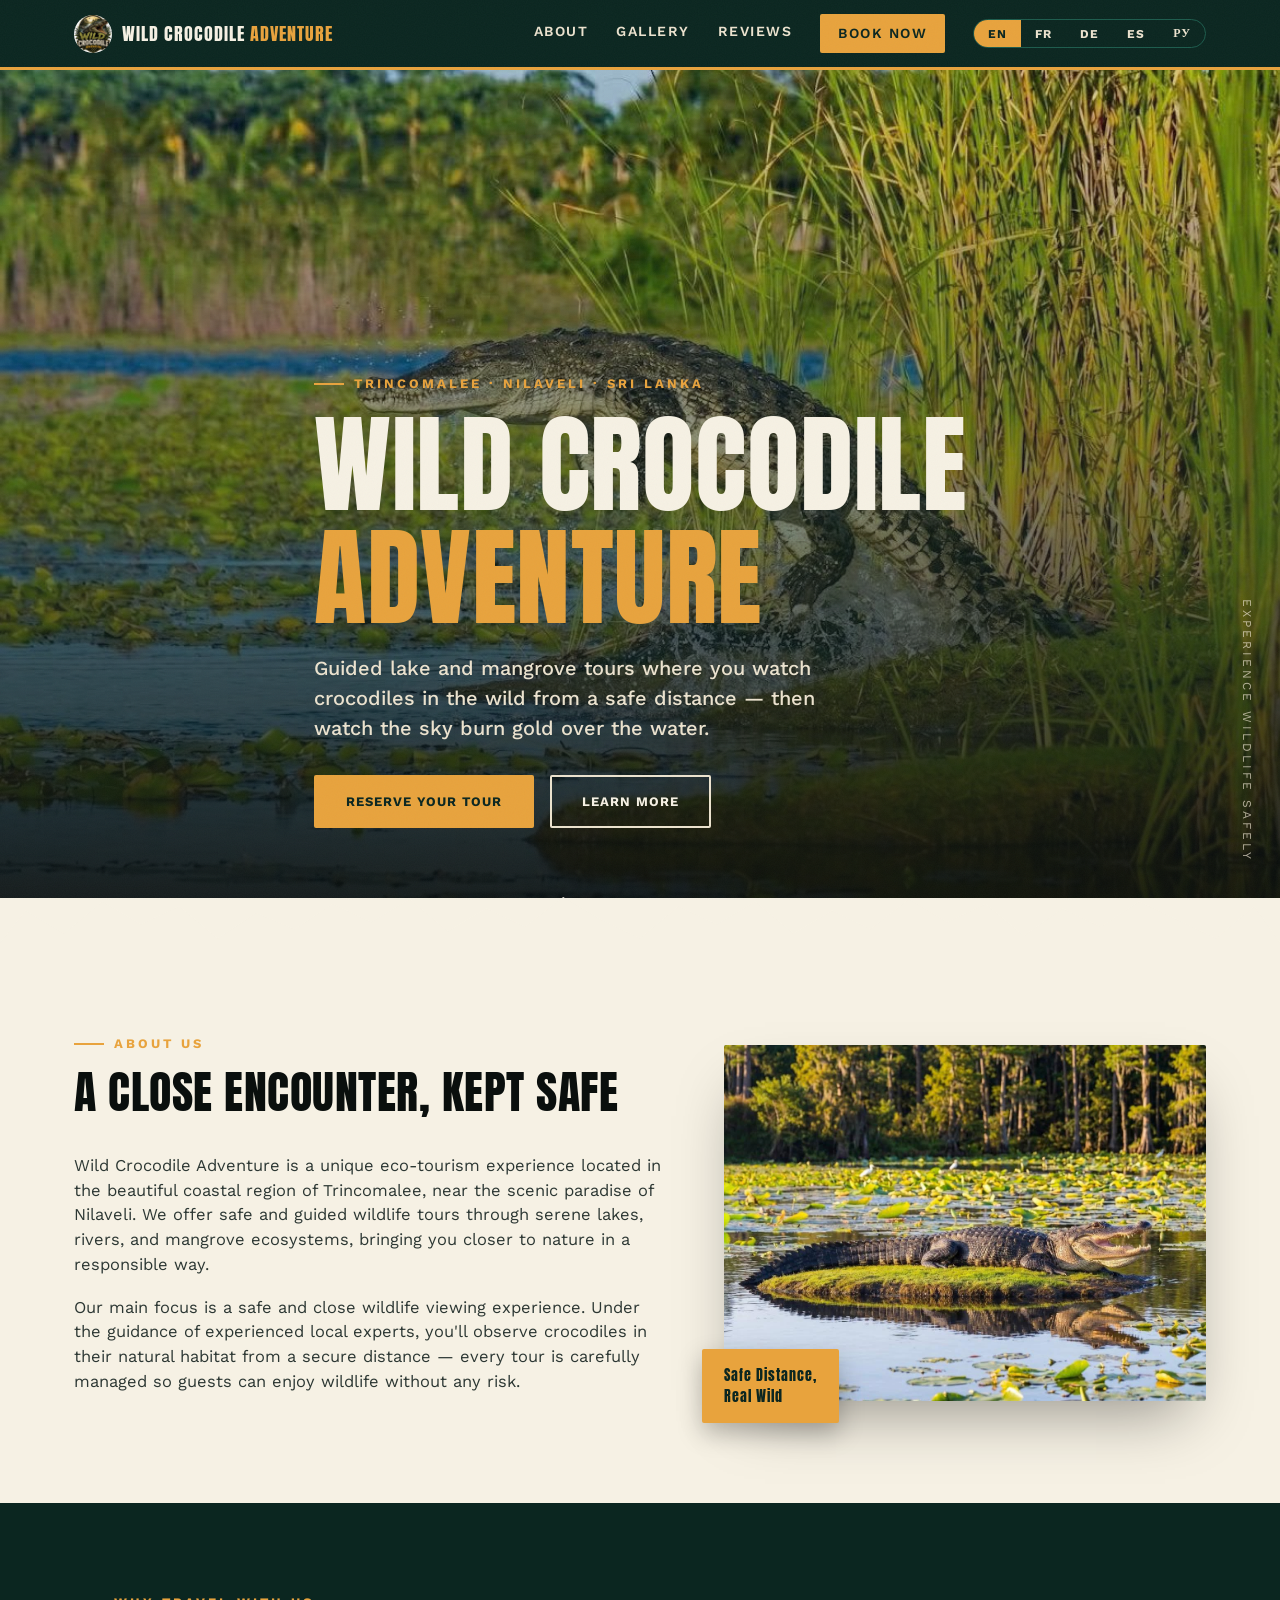
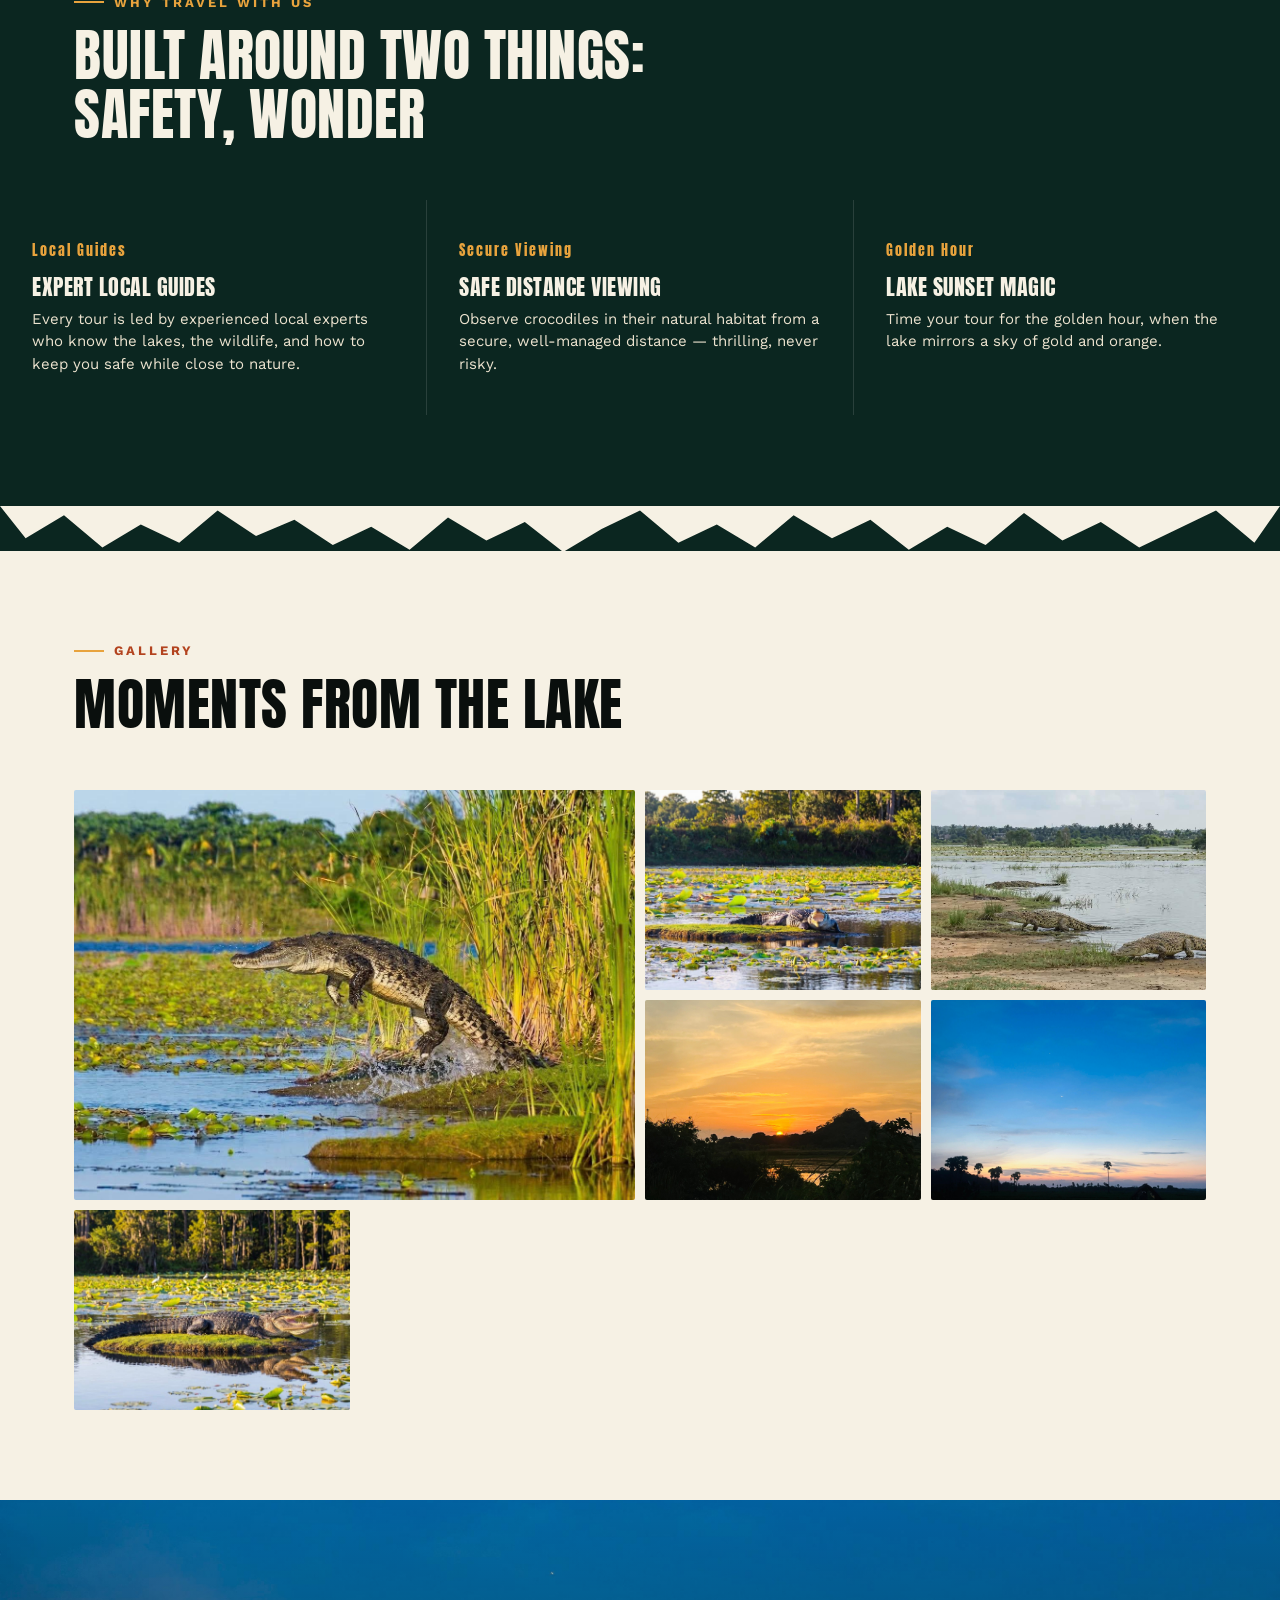
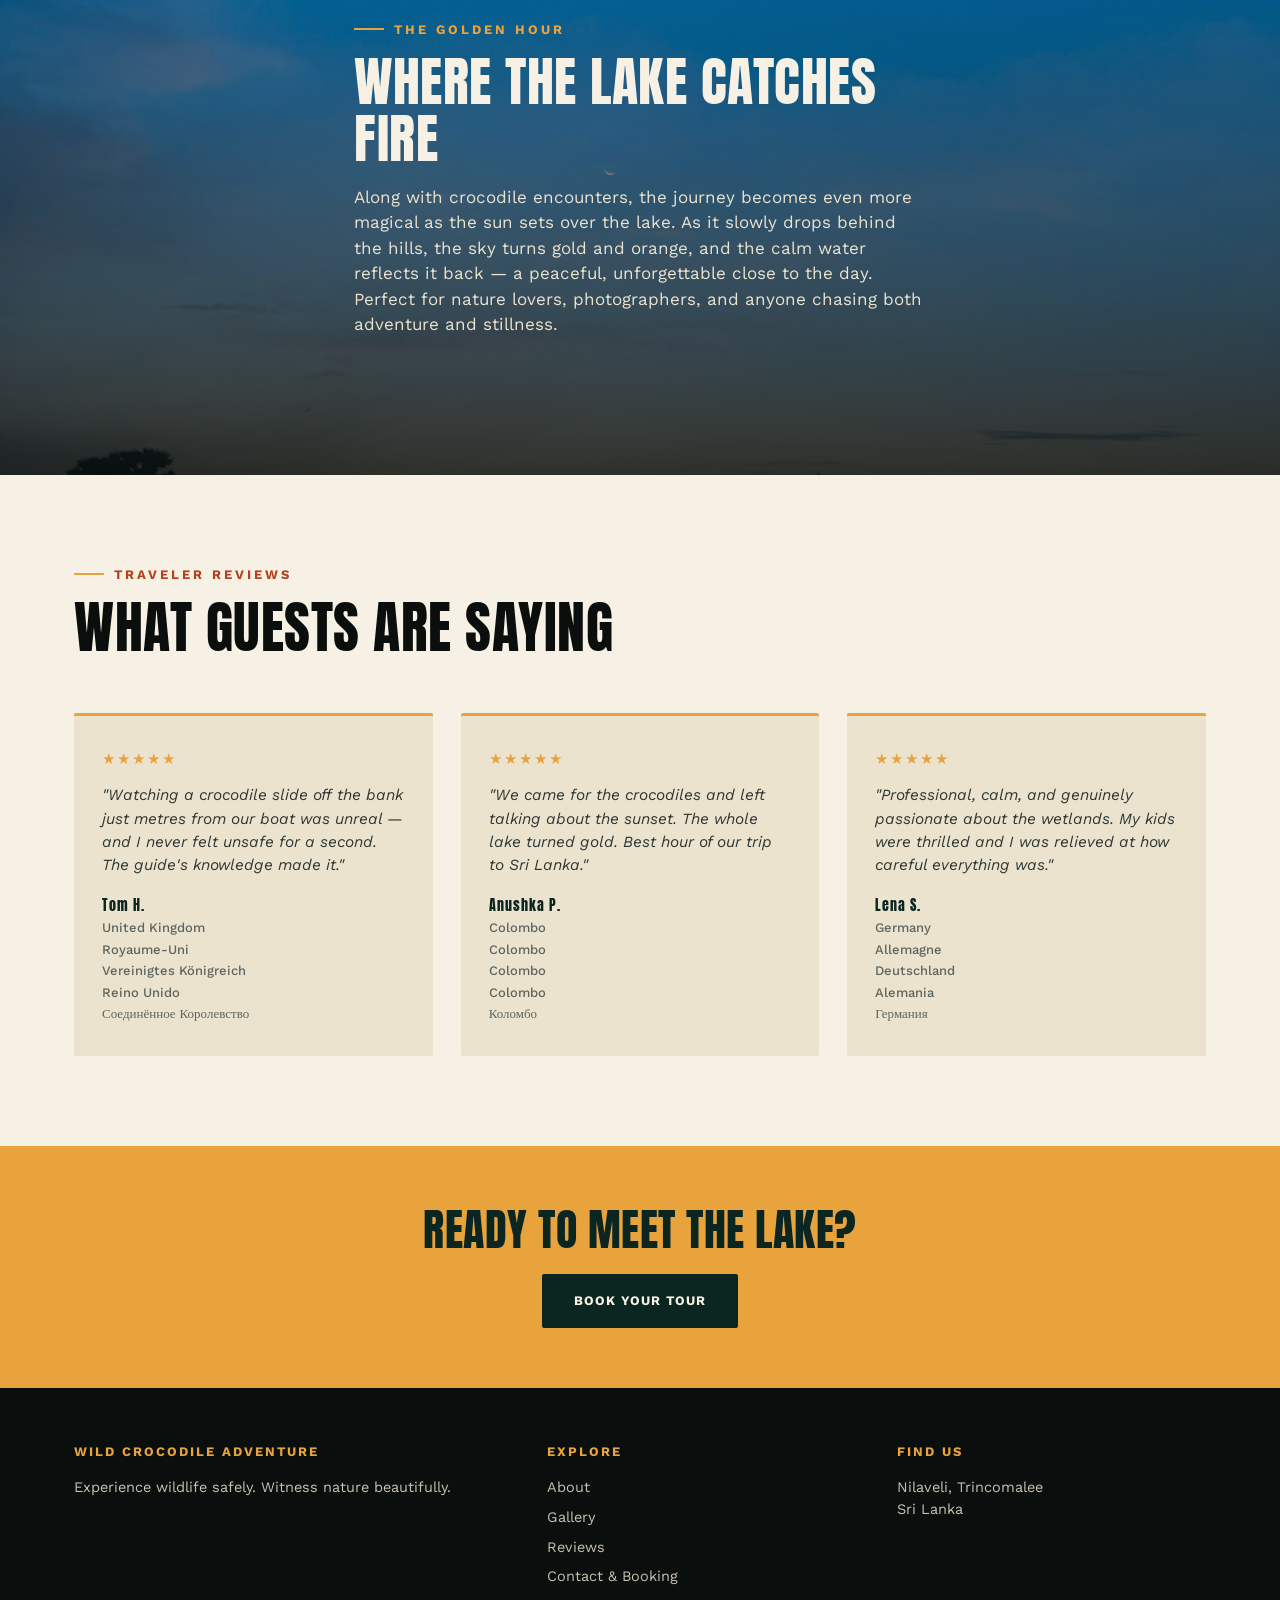
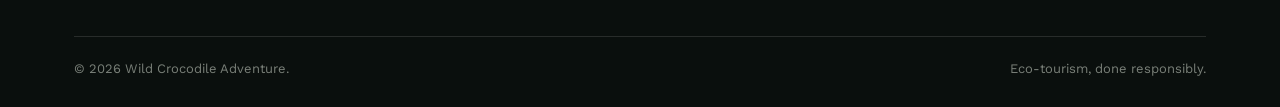
==== commit df7efa9e: "amélioration 1" ====
--- a/index.html
+++ b/index.html
@@ -26,13 +26,16 @@
           <span class="name">WILD CROCODILE <span>ADVENTURE</span></span>
         </a>
         <nav class="links">
-          <a href="#about"><span lang-en>About</span><span lang-si>අප ගැන</span></a>
-          <a href="#gallery"><span lang-en>Gallery</span><span lang-si>ඡායාරූප</span></a>
-          <a href="#reviews"><span lang-en>Reviews</span><span lang-si>ප්‍රතිචාර</span></a>
-          <a href="contact.html" class="cta"><span lang-en>Book Now</span><span lang-si>දැන් වෙන් කරගන්න</span></a>
+          <a href="#about"><span lang-en>About</span><span lang-fr>À propos</span><span lang-de>Über</span><span lang-es>Acerca de</span><span lang-ru>О нас</span></a>
+          <a href="#gallery"><span lang-en>Gallery</span><span lang-fr>Galerie</span><span lang-de>Galerie</span><span lang-es>Galería</span><span lang-ru>Галерея</span></a>
+          <a href="#reviews"><span lang-en>Reviews</span><span lang-fr>Avis</span><span lang-de>Bewertungen</span><span lang-es>Reseñas</span><span lang-ru>Отзывы</span></a>
+          <a href="contact.html" class="cta"><span lang-en>Book Now</span><span lang-fr>Réserver maintenant</span><span lang-de>Jetzt buchen</span><span lang-es>Reservar ahora</span><span lang-ru>Забронировать сейчас</span></a>
           <div class="lang-toggle">
             <button data-lang="en">EN</button
-            ><button data-lang="si">සිං</button>
+            ><button data-lang="fr">FR</button
+            ><button data-lang="de">DE</button
+            ><button data-lang="es">ES</button
+            ><button data-lang="ru">РУ</button>
           </div>
         </nav>
         <button class="burger">☰</button>
@@ -41,15 +44,15 @@
 
     <section class="hero">
       <div class="wrap hero-inner">
-        <div class="eyebrow"><span lang-en>Trincomalee · Nilaveli · Sri Lanka</span><span lang-si>ත්‍රිකුණාමලය · නිලාවැලි · ශ්‍රී ලංකාව</span></div>
-        <h1><span lang-en>Wild Crocodile<br /><span class="line2">Adventure</span></span><span lang-si>වයිල්ඩ් ක්‍රොකඩයිල්<br /><span class="line2">ඇඩ්වෙන්චර්</span></span></h1>
-        <p class="sub"><span lang-en>Guided lake and mangrove tours where you watch crocodiles in the wild from a safe distance — then watch the sky burn gold over the water.</span><span lang-si>විල් සහ කඩොලාන හරහා මඟපෙන්වන සංචාර — ආරක්ෂිත දුරකින් කිඹුලන් නරඹමින්, පසුව රන්වන් අහසක් යට හිරු බැසීම නරඹමින්.</span></p>
+        <div class="eyebrow"><span lang-en>Trincomalee · Nilaveli · Sri Lanka</span><span lang-fr>Trincomali · Nilaveli · Sri Lanka</span><span lang-de>Trincomalee · Nilaveli · Sri Lanka</span><span lang-es>Trincomalee · Nilaveli · Sri Lanka</span><span lang-ru>Тринкомали · Ниловели · Шри-Ланка</span></div>
+        <h1><span lang-en>Wild Crocodile<br /><span class="line2">Adventure</span></span><span lang-fr>Crocodile sauvage<br /><span class="line2">Aventure</span></span><span lang-de>Wildes Krokodil<br /><span class="line2">Abenteuer</span></span><span lang-es>Cocodrilo Salvaje<br /><span class="line2">Aventura</span></span><span lang-ru>Дикий крокодил<br /><span class="line2">Приключение</span></span></h1>
+        <p class="sub"><span lang-en>Guided lake and mangrove tours where you watch crocodiles in the wild from a safe distance — then watch the sky burn gold over the water.</span><span lang-fr>Des visites guidées des lacs et des forêts de mangroves où vous observez les crocodiles dans la nature à une distance sécuritaire — puis regardez le ciel devenir doré au-dessus de l'eau.</span><span lang-de>Geführte See- und Mangroventouren, bei denen Sie Krokodile aus sicherer Entfernung beobachten — dann beobachten Sie, wie der Himmel über dem Wasser gold wird.</span><span lang-es>Tours guiados por lagos y manglares donde observas cocodrilos en estado silvestre desde una distancia segura — luego mira el cielo ponerse dorado sobre el agua.</span><span lang-ru>Экскурсии по озёрам и мангровым лесам, где вы наблюдаете за крокодилами в дикой природе с безопасного расстояния — затем смотрите, как небо становится золотистым над водой.</span></p>
         <div class="hero-ctas">
-          <a href="contact.html" class="btn btn-gold"><span lang-en>Reserve Your Tour</span><span lang-si>ඔබේ සංචාරය වෙන් කරගන්න</span></a>
-          <a href="#about" class="btn btn-outline"><span lang-en>Learn More</span><span lang-si>තවත් දැනගන්න</span></a>
-        </div>
-      </div>
-      <div class="ripple-tag"><span lang-en>Experience wildlife safely</span><span lang-si>ආරක්ෂිතව වනජීවී අත්දැකීම</span></div>
+          <a href="contact.html" class="btn btn-gold"><span lang-en>Reserve Your Tour</span><span lang-fr>Réservez votre excursion</span><span lang-de>Buchen Sie Ihre Tour</span><span lang-es>Reserve su tour</span><span lang-ru>Зарезервируйте вашу экскурсию</span></a>
+          <a href="#about" class="btn btn-outline"><span lang-en>Learn More</span><span lang-fr>En savoir plus</span><span lang-de>Mehr erfahren</span><span lang-es>Aprende más</span><span lang-ru>Узнать больше</span></a>
+        </div>
+      </div>
+      <div class="ripple-tag"><span lang-en>Experience wildlife safely</span><span lang-fr>Explorez la faune en toute sécurité</span><span lang-de>Erleben Sie Wildtiere sicher</span><span lang-es>Experimenta vida silvestre de forma segura</span><span lang-ru>Испытайте дикую природу безопасно</span></div>
     </section>
 
     <div class="torn"></div>
@@ -57,55 +60,18 @@
     <section id="about">
       <div class="wrap about-grid">
         <div>
-          <div class="eyebrow" lang-en>About Us</div>
-          <div class="eyebrow" lang-si>අප ගැන</div>
-          <h2
-            lang-en
-            style="font-size: clamp(30px, 4.5vw, 46px); margin-top: 6px"
-          >
-            A close encounter, kept safe
-          </h2>
-          <h2
-            lang-si
-            style="font-size: clamp(30px, 4.5vw, 46px); margin-top: 6px"
-          >
-            ආරක්ෂිතව තබාගත් සමීප හමුවක්
-          </h2>
-
-          <p lang-en>
-            Wild Crocodile Adventure is a unique eco-tourism experience located
-            in the beautiful coastal region of Trincomalee, near the scenic
-            paradise of Nilaveli. We offer safe and guided wildlife tours
-            through serene lakes, rivers, and mangrove ecosystems, bringing you
-            closer to nature in a responsible way.
-          </p>
-          <p lang-en>
-            Our main focus is a safe and close wildlife viewing experience.
-            Under the guidance of experienced local experts, you'll observe
-            crocodiles in their natural habitat from a secure distance — every
-            tour is carefully managed so guests can enjoy wildlife without any
-            risk.
-          </p>
-
-          <p lang-si>
-            Wild Crocodile Adventure යනු ශ්‍රී ලංකාවේ ත්‍රිකුණාමලය අසල, නිලාවැලි
-            වෙරළබඩ ප්‍රදේශයේ පිහිටි අනූන පරිසර සංචාරක අත්දැකීමකි. අපි
-            විශ්වාසවන්ත මඟපෙන්වීම මගින් සැහැල්ලු විල්, ගංගා සහ කඩොලාන පද්ධති
-            හරහා ආරක්ෂිත සංචාර ලබා දෙමු.
-          </p>
-          <p lang-si>
-            අපගේ මූලික අරමුණ ආරක්ෂිත හා සමීප වනජීවී දර්ශන අත්දැකීමක් ලබා දීමයි.
-            දේශීය විශේෂඥයින්ගේ මඟපෙන්වීම යටතේ, ඔබට කිඹුලන් ඔවුන්ගේ ස්වභාවික
-            වාසස්ථානයේ ආරක්ෂිත දුරකින් නැරඹීමට අවස්ථාව ලැබේ.
-          </p>
+          <div class="eyebrow"><span lang-en>About Us</span><span lang-fr>À propos de nous</span><span lang-de>Über uns</span><span lang-es>Acerca de nosotros</span><span lang-ru>О нас</span></div>
+          <h2 style="font-size: clamp(30px, 4.5vw, 46px); margin-top: 6px"><span lang-en>A close encounter, kept safe</span><span lang-fr>Une rencontre rapprochée, en toute sécurité</span><span lang-de>Eine Nahbegegnung, sicher bewahrt</span><span lang-es>Un encuentro cercano, mantenido seguro</span><span lang-ru>Близкая встреча, обеспеченная безопасностью</span></h2>
+
+          <p><span lang-en>Wild Crocodile Adventure is a unique eco-tourism experience located in the beautiful coastal region of Trincomalee, near the scenic paradise of Nilaveli. We offer safe and guided wildlife tours through serene lakes, rivers, and mangrove ecosystems, bringing you closer to nature in a responsible way.</span><span lang-fr>Wild Crocodile Adventure est une expérience écotouristique unique située dans la belle région côtière de Trincomali, près du paradis pittoresque de Nilaveli. Nous offrons des visites guidées sécuritaires de la faune à travers des lacs sereins, des rivières et des écosystèmes de mangroves, vous rapprochant de la nature de manière responsable.</span><span lang-de>Wild Crocodile Adventure ist ein einzigartiges Ökotourismus-Erlebnis in der wunderschönen Küstenregion von Trincomalee, in der Nähe des malerischen Paradieses Nilaveli. Wir bieten sichere und geführte Wildtiertouren durch ruhige Seen, Flüsse und Mangroven-Ökosysteme an, die Sie der Natur auf verantwortungsvolle Weise näher bringen.</span><span lang-es>Wild Crocodile Adventure es una experiencia de ecoturismo única ubicada en la hermosa región costera de Trincomalee, cerca del paraíso pintoresco de Nilaveli. Ofrecemos tours de vida silvestre seguidos y guiados a través de lagos serenos, ríos y ecosistemas de manglares, acercándote a la naturaleza de manera responsable.</span><span lang-ru>Wild Crocodile Adventure — уникальный опыт экотуризма, расположенный в красивом прибрежном регионе Тринкомали, недалеко от живописного рая Ниловели. Мы предлагаем безопасные и управляемые туры по дикой природе через безмятежные озёра, реки и мангровые экосистемы, приближая вас к природе ответственным образом.</span></p>
+          <p><span lang-en>Our main focus is a safe and close wildlife viewing experience. Under the guidance of experienced local experts, you'll observe crocodiles in their natural habitat from a secure distance — every tour is carefully managed so guests can enjoy wildlife without any risk.</span><span lang-fr>Notre objectif principal est une expérience d'observation de la faune sécuritaire et rapprochée. Sous la direction d'experts locaux expérimentés, vous observerez les crocodiles dans leur habitat naturel à une distance sécuritaire — chaque excursion est soigneusement gérée pour que les clients profitent de la faune sans aucun risque.</span><span lang-de>Unser Hauptfokus liegt auf einem sicheren und nahen Wildtierbeobachtungserlebnis. Unter der Anleitung erfahrener lokaler Experten beobachten Sie Krokodile aus sicherer Entfernung in ihrem natürlichen Lebensraum — jede Tour wird sorgfältig verwaltet, damit Gäste die Tierwelt ohne Risiko genießen können.</span><span lang-es>Nuestro enfoque principal es una experiencia segura y cercana de observación de vida silvestre. Bajo la dirección de expertos locales experimentados, observarás cocodrilos en su hábitat natural desde una distancia segura — cada tour se administra cuidadosamente para que los huéspedes disfruten de la vida silvestre sin riesgo alguno.</span><span lang-ru>Наш основной фокус — безопасный и близкий опыт наблюдения за дикой природой. Под руководством опытных местных экспертов вы будете наблюдать крокодилов в их естественной среде обитания с безопасного расстояния — каждая экскурсия тщательно управляется, чтобы гости могли наслаждаться дикой природой без рисков.</span></p>
         </div>
         <div class="about-img">
           <img
             src="images/b86bf001-9c94-4843-b081-64289ff82601.jpg"
             alt="Crocodile resting on a grass island surrounded by water lilies"
           />
-          <div class="pill" lang-en>Safe Distance,<br />Real Wild</div>
-          <div class="pill" lang-si>ආරක්ෂිත දුර,<br />සැබෑ වනජීවී</div>
+          <div class="pill"><span lang-en>Safe Distance,<br />Real Wild</span><span lang-fr>Distance sécuritaire,<br />Vraie nature sauvage</span><span lang-de>Sichere Entfernung,<br />Echte Wildnis</span><span lang-es>Distancia segura,<br />Verdadera Naturaleza Salvaje</span><span lang-ru>Безопасное расстояние,<br />Настоящая дикая природа</span></div>
         </div>
       </div>
     </section>
@@ -113,25 +79,25 @@
     <section class="section-dark">
       <div class="wrap">
         <div class="section-head">
-          <div class="eyebrow"><span lang-en>Why Travel With Us</span><span lang-si>ඇයි අප සමඟ සංචාරය කරන්න ද</span></div>
-          <h2><span lang-en>Built around two things: safety, wonder</span><span lang-si>දෙයක් වටා ගොඩනැගුණා: ආරක්ෂාව සහ විස්මය</span></h2>
+          <div class="eyebrow"><span lang-en>Why Travel With Us</span><span lang-fr>Pourquoi voyager avec nous</span><span lang-de>Warum mit uns reisen</span><span lang-es>Por qué viajar con nosotros</span><span lang-ru>Почему путешествовать с нами</span></div>
+          <h2><span lang-en>Built around two things: safety, wonder</span><span lang-fr>Construit autour de deux choses : sécurité et émerveillement</span><span lang-de>Aufgebaut auf zwei Dingen: Sicherheit und Wunder</span><span lang-es>Construido alrededor de dos cosas: seguridad y maravilla</span><span lang-ru>Построено вокруг двух вещей: безопасность и чудо</span></h2>
         </div>
       </div>
       <div class="features">
         <div class="feature">
-          <span class="num"><span lang-en>Local Guides</span><span lang-si>දේශීය මඟපෙන්වන්නන්</span></span>
-          <h3><span lang-en>Expert Local Guides</span><span lang-si>ප්‍රවීණ දේශීය මඟපෙන්වන්නන්</span></h3>
-          <p><span lang-en>Every tour is led by experienced local experts who know the lakes, the wildlife, and how to keep you safe while close to nature.</span><span lang-si>සෑම සංචාරයක්ම මඟ පෙන්වනු ලබන්නේ විල් සහ වනජීවී පිළිබඳ පළපුරුද්ද ඇති දේශීය විශේෂඥයින් විසිනි, ඔබව සොබාදහමට සමීප කරමින් ආරක්ෂිතව තබා ගනිමින්.</span></p>
+          <span class="num"><span lang-en>Local Guides</span><span lang-fr>Guides locaux</span><span lang-de>Lokale Führer</span><span lang-es>Guías locales</span><span lang-ru>Местные гиды</span></span>
+          <h3><span lang-en>Expert Local Guides</span><span lang-fr>Guides locaux experts</span><span lang-de>Erfahrene lokale Führer</span><span lang-es>Guías locales expertos</span><span lang-ru>Опытные местные гиды</span></h3>
+          <p><span lang-en>Every tour is led by experienced local experts who know the lakes, the wildlife, and how to keep you safe while close to nature.</span><span lang-fr>Chaque excursion est dirigée par des experts locaux expérimentés qui connaissent les lacs, la faune et comment vous garder en sécurité près de la nature.</span><span lang-de>Jede Tour wird von erfahrenen lokalen Experten geleitet, die die Seen, die Tierwelt kennen und wissen, wie sie Sie sicher halten, während Sie der Natur nahe sind.</span><span lang-es>Cada tour es dirigido por expertos locales experimentados que conocen los lagos, la vida silvestre y cómo mantenerte seguro cerca de la naturaleza.</span><span lang-ru>Каждую экскурсию ведут опытные местные эксперты, которые знают озёра, дикую природу и как держать вас в безопасности рядом с природой.</span></p>
         </div>
         <div class="feature">
-          <span class="num"><span lang-en>Secure Viewing</span><span lang-si>ආරක්ෂිත නැරඹීම</span></span>
-          <h3><span lang-en>Safe Distance Viewing</span><span lang-si>ආරක්ෂිත දුරින් නැරඹීම</span></h3>
-          <p><span lang-en>Observe crocodiles in their natural habitat from a secure, well-managed distance — thrilling, never risky.</span><span lang-si>කිඹුලන් ඔවුන්ගේ ස්වභාවික වාසස්ථානයේ, හොඳින් කළමනාකරණය කළ ආරක්ෂිත දුරකින් නරඹන්න — උද්වේගජනක, කිසිදා අවදානම් සහගත නොවේ.</span></p>
+          <span class="num"><span lang-en>Secure Viewing</span><span lang-fr>Observation sécurisée</span><span lang-de>Sichere Beobachtung</span><span lang-es>Visualización segura</span><span lang-ru>Безопасное наблюдение</span></span>
+          <h3><span lang-en>Safe Distance Viewing</span><span lang-fr>Observation à distance sécuritaire</span><span lang-de>Beobachtung aus sicherer Entfernung</span><span lang-es>Observación a distancia segura</span><span lang-ru>Наблюдение с безопасного расстояния</span></h3>
+          <p><span lang-en>Observe crocodiles in their natural habitat from a secure, well-managed distance — thrilling, never risky.</span><span lang-fr>Observez les crocodiles dans leur habitat naturel à une distance sécuritaire et bien gérée — captivant, jamais risqué.</span><span lang-de>Beobachten Sie Krokodile aus sicherer, gut verwalteter Entfernung in ihrem natürlichen Lebensraum — aufregend, niemals riskant.</span><span lang-es>Observa cocodrilos en su hábitat natural desde una distancia segura y bien administrada — emocionante, nunca arriesgado.</span><span lang-ru>Наблюдайте крокодилов в их естественной среде обитания с безопасного, хорошо управляемого расстояния — захватывающе, никогда не опасно.</span></p>
         </div>
         <div class="feature">
-          <span class="num"><span lang-en>Golden Hour</span><span lang-si>රන්වන් මොහොත</span></span>
-          <h3><span lang-en>Lake Sunset Magic</span><span lang-si>රන්වන් මිදුම් හිරු බැසීම්</span></h3>
-          <p><span lang-en>Time your tour for the golden hour, when the lake mirrors a sky of gold and orange.</span><span lang-si>විල රන්වන් හා තැඹිලි අහසක් පිළිබිඹු කරන මැජික් මොහොතට ගැලපෙන ලෙස ඔබේ සංචාරය සැලසුම් කරන්න.</span></p>
+          <span class="num"><span lang-en>Golden Hour</span><span lang-fr>Heure dorée</span><span lang-de>Goldene Stunde</span><span lang-es>Hora Dorada</span><span lang-ru>Золотой час</span></span>
+          <h3><span lang-en>Lake Sunset Magic</span><span lang-fr>Magie du coucher de soleil sur le lac</span><span lang-de>Zauberhafter Sonnenuntergang am See</span><span lang-es>Magia del atardecer en el lago</span><span lang-ru>Магия закатов на озере</span></h3>
+          <p><span lang-en>Time your tour for the golden hour, when the lake mirrors a sky of gold and orange.</span><span lang-fr>Planifiez votre visite pour l'heure dorée, quand le lac reflète un ciel d'or et d'orange.</span><span lang-de>Zeitpunkt Ihrer Tour für die goldene Stunde, wenn der See einen Himmel aus Gold und Orange widerspiegelt.</span><span lang-es>Planifica tu tour para la hora dorada, cuando el lago refleja un cielo de oro y naranja.</span><span lang-ru>Спланируйте вашу экскурсию на золотой час, когда озеро отражает небо из золота и оранжевого.</span></p>
         </div>
       </div>
     </section>
@@ -141,8 +107,8 @@
     <section id="gallery">
       <div class="wrap">
         <div class="section-head">
-          <div class="eyebrow"><span lang-en>Gallery</span><span lang-si>ඡායාරූප</span></div>
-          <h2><span lang-en>Moments from the lake</span><span lang-si>විලෙන් මතකයන්</span></h2>
+          <div class="eyebrow"><span lang-en>Gallery</span><span lang-fr>Galerie</span><span lang-de>Galerie</span><span lang-es>Galería</span><span lang-ru>Галерея</span></div>
+          <h2><span lang-en>Moments from the lake</span><span lang-fr>Moments du lac</span><span lang-de>Momente vom See</span><span lang-es>Momentos del lago</span><span lang-ru>Моменты с озера</span></h2>
         </div>
         <div class="gallery">
           <a class="g-big"
@@ -181,53 +147,38 @@
 
     <section class="sunset">
       <div class="wrap sunset-inner">
-        <div class="eyebrow" lang-en>The Golden Hour</div>
-        <div class="eyebrow" lang-si>රන්වන් මොහොත</div>
-        <h2 lang-en>Where the lake catches fire</h2>
-        <h2 lang-si>විල ගිනිගත් මොහොත</h2>
-        <p lang-en>
-          Along with crocodile encounters, the journey becomes even more magical
-          as the sun sets over the lake. As it slowly drops behind the hills,
-          the sky turns gold and orange, and the calm water reflects it back — a
-          peaceful, unforgettable close to the day. Perfect for nature lovers,
-          photographers, and anyone chasing both adventure and stillness.
-        </p>
-        <p lang-si>
-          කිඹුලන් දැකීම සමඟ, විල මතුපිට හිරු බැසීමේ දර්ශනය මෙම සංචාරය තවත්
-          මනස්කාන්ත කරයි. හිරු සෙමින් කඳු වලට පසුපසින් බැසීමත් සමඟ අහස රන්වන් සහ
-          තැඹිලි පැහැයෙන් වර්ණවත් වන අතර, නිසල විල එම අලංකාරය පිළිබිඹු කරයි —
-          දවසේ සාමකාමී, අමතක නොවන අවසානයක්. සොබාදහම ප්‍රිය කරන්නන්, ඡායාරූප
-          ශිල්පීන් සහ වික්‍රමාන්විතය හා සාමය යන දෙකම අවශ්‍ය අයට පරිපූර්ණයි.
-        </p>
+        <div class="eyebrow"><span lang-en>The Golden Hour</span><span lang-fr>L'heure dorée</span><span lang-de>Die goldene Stunde</span><span lang-es>La Hora Dorada</span><span lang-ru>Золотой час</span></div>
+        <h2><span lang-en>Where the lake catches fire</span><span lang-fr>Là où le lac prend feu</span><span lang-de>Wo der See Feuer fängt</span><span lang-es>Donde el lago se enciende</span><span lang-ru>Где озеро загорается</span></h2>
+        <p><span lang-en>Along with crocodile encounters, the journey becomes even more magical as the sun sets over the lake. As it slowly drops behind the hills, the sky turns gold and orange, and the calm water reflects it back — a peaceful, unforgettable close to the day. Perfect for nature lovers, photographers, and anyone chasing both adventure and stillness.</span><span lang-fr>Avec les rencontres avec les crocodiles, le voyage devient encore plus magique au coucher du soleil. Alors qu'il descend lentement derrière les collines, le ciel devient doré et orange, et l'eau calme le reflète — une fin paisible et inoubliable de la journée. Parfait pour les amoureux de la nature, les photographes et tous ceux en quête d'aventure et de sérénité.</span><span lang-de>Mit Krokodilbegegnungen wird die Reise noch magischer, wenn die Sonne über dem See untergeht. Während sie langsam hinter den Hügeln versinkt, wird der Himmel gold und orange, und das ruhige Wasser reflektiert es zurück — ein friedlicher, unvergesslicher Tagesabschluss. Perfekt für Naturliebhaber, Fotografen und alle, die sowohl Abenteuer als auch Stille suchen.</span><span lang-es>Junto con los encuentros de cocodrilos, el viaje se vuelve aún más mágico cuando el sol se pone sobre el lago. Mientras desciende lentamente detrás de las colinas, el cielo se vuelve dorado y naranja, y el agua tranquila lo refleja — un cierre pacífico e inolvidable del día. Perfecto para amantes de la naturaleza, fotógrafos y cualquiera que busque tanto aventura como tranquilidad.</span><span lang-ru>Вместе с встречами крокодилов путешествие становится ещё более волшебным по мере заката солнца над озером. По мере того, как оно медленно падает за холмы, небо становится золотистым и оранжевым, и спокойная вода отражает его обратно — мирное, незабываемое завершение дня. Идеально для любителей природы, фотографов и всех, кто ищет как приключение, так и спокойствие.</span></p>
       </div>
     </section>
 
     <section id="reviews">
       <div class="wrap">
         <div class="section-head">
-          <div class="eyebrow"><span lang-en>Traveler Reviews</span><span lang-si>සංචාරක ප්‍රතිචාර</span></div>
-          <h2><span lang-en>What guests are saying</span><span lang-si>අමුත්තන් පවසන දේ</span></h2>
+          <div class="eyebrow"><span lang-en>Traveler Reviews</span><span lang-fr>Avis des voyageurs</span><span lang-de>Reisebewertungen</span><span lang-es>Reseñas de viajeros</span><span lang-ru>Отзывы путешественников</span></div>
+          <h2><span lang-en>What guests are saying</span><span lang-fr>Ce que disent les clients</span><span lang-de>Was Gäste sagen</span><span lang-es>Lo que dicen los huéspedes</span><span lang-ru>Что говорят гости</span></h2>
         </div>
         <div class="reviews">
           <div class="review">
             <div class="stars">★★★★★</div>
-            <p><span lang-en>"Watching a crocodile slide off the bank just metres from our boat was unreal — and I never felt unsafe for a second. The guide's knowledge made it."</span><span lang-si>"අපගේ බෝට්ටුවට මීටර් කීපයක් දුරින් කිඹුලෙකු ඉවුරෙන් ඇද වැටෙනු දැකීම අතිශය විශ්මයජනකයි — එහෙත් එක් මොහොතක්වත් අනාරක්ෂිතයි කියා මට හැඟුණේ නැහැ. මඟපෙන්වන්නාගේ දැනුමයි මේ සියල්ල සාර්ථක කළේ."</span></p>
+            <p><span lang-en>"Watching a crocodile slide off the bank just metres from our boat was unreal — and I never felt unsafe for a second. The guide's knowledge made it."</span><span lang-fr>"Regarder un crocodile glisser du rivage à quelques mètres de notre bateau était surréaliste — et je ne me suis jamais senti en danger. Les connaissances du guide ont tout rendu possible."</span><span lang-de>"Ein Krokodil beobachten, das gerade Meter von unserem Boot rutschte, war unwirklich — und ich habe mich nie unsicher gefühlt. Das Wissen des Führers machte es."</span><span lang-es>"Ver un cocodrilo deslizarse de la orilla a solo metros de nuestro bote fue irreal — y nunca me sentí inseguro por un segundo. El conocimiento del guía lo hizo."</span><span lang-ru>"Наблюдать, как крокодил скользит с берега всего в метрах от нашей лодки, было нереально — и я ни секунды не чувствовал себя в опасности. Знания гида сделали это возможным."</span></p>
             <div class="who">
-              Tom H.<span><span lang-en>United Kingdom</span><span lang-si>එක්සත් රාජධානිය</span></span>
+              Tom H.<span><span lang-en>United Kingdom</span><span lang-fr>Royaume-Uni</span><span lang-de>Vereinigtes Königreich</span><span lang-es>Reino Unido</span><span lang-ru>Соединённое Королевство</span></span>
             </div>
           </div>
           <div class="review">
             <div class="stars">★★★★★</div>
-            <p><span lang-en>"We came for the crocodiles and left talking about the sunset. The whole lake turned gold. Best hour of our trip to Sri Lanka."</span><span lang-si>"අපි ආවේ කිඹුලන් බැලීමට, ආපසු ගියේ හිරු බැසීම ගැන කතා කරමින්. මුළු විලම රන්වන් පැහැයෙන් වෙනස් වුණා. ශ්‍රී ලංකා සංචාරයේ අපගේ හොඳම පැයයි."</span></p>
+            <p><span lang-en>"We came for the crocodiles and left talking about the sunset. The whole lake turned gold. Best hour of our trip to Sri Lanka."</span><span lang-fr>"Nous sommes venus pour les crocodiles et nous avons parlé du coucher de soleil en partant. Tout le lac est devenu doré. La meilleure heure de notre voyage au Sri Lanka."</span><span lang-de>"Wir kamen für die Krokodile und sprachen beim Verlassen über den Sonnenuntergang. Der ganze See wurde golden. Beste Stunde unserer Reise nach Sri Lanka."</span><span lang-es>"Vinimos por los cocodrilos y nos fuimos hablando del atardecer. Todo el lago se volvió dorado. La mejor hora de nuestro viaje a Sri Lanka."</span><span lang-ru>"Мы пришли за крокодилами и уходили, говоря о закате. Всё озеро стало золотистым. Лучший час нашей поездки на Шри-Ланку."</span></p>
             <div class="who">
-              Anushka P.<span><span lang-en>Colombo</span><span lang-si>කොළඹ</span></span>
+              Anushka P.<span><span lang-en>Colombo</span><span lang-fr>Colombo</span><span lang-de>Colombo</span><span lang-es>Colombo</span><span lang-ru>Коломбо</span></span>
             </div>
           </div>
           <div class="review">
             <div class="stars">★★★★★</div>
-            <p><span lang-en>"Professional, calm, and genuinely passionate about the wetlands. My kids were thrilled and I was relieved at how careful everything was."</span><span lang-si>"වෘත්තීයමය, සන්සුන්, සහ තැඹිලිපිඩි ගැන සැබැවින්ම ඕන වුණු කෙනෙක්. මගේ දරුවන් සතුටින් සිටියදී, සෑම දෙයක්ම පවත්වාගෙන ගිය ආරක්ෂිත ක්‍රමවේදය ගැන මට සහනයක් දැනුණා."</span></p>
+            <p><span lang-en>"Professional, calm, and genuinely passionate about the wetlands. My kids were thrilled and I was relieved at how careful everything was."</span><span lang-fr>"Professionnel, calme et véritablement passionné par les zones humides. Mes enfants étaient ravis et j'étais soulagé de voir à quel point tout était soigneusement géré."</span><span lang-de>"Professionell, ruhig und wirklich leidenschaftlich in Bezug auf die Feuchtgebiete. Meine Kinder waren begeistert und ich war erleichtert, wie sorgfältig alles war."</span><span lang-es>"Profesional, tranquilo y genuinamente apasionado por los humedales. Mis hijos estaban emocionados y me alivió lo cuidadoso que fue todo."</span><span lang-ru>"Профессиональный, спокойный и действительно увлечённый болотистыми местностями. Мои дети были в восторге, и я облегчена тем, как осторожно всё было."</span></p>
             <div class="who">
-              Lena S.<span><span lang-en>Germany</span><span lang-si>ජර්මනිය</span></span>
+              Lena S.<span><span lang-en>Germany</span><span lang-fr>Allemagne</span><span lang-de>Deutschland</span><span lang-es>Alemania</span><span lang-ru>Германия</span></span>
             </div>
           </div>
         </div>
@@ -236,8 +187,8 @@
 
     <div class="cta-band">
       <div class="wrap">
-        <h2><span lang-en>Ready to meet the lake?</span><span lang-si>විලට මුණගැසීමට සූදානම්ද?</span></h2>
-        <a href="contact.html" class="btn btn-dark"><span lang-en>Book Your Tour</span><span lang-si>ඔබේ සංචාරය වෙන් කරගන්න</span></a>
+        <h2><span lang-en>Ready to meet the lake?</span><span lang-fr>Prêt à rencontrer le lac ?</span><span lang-de>Bereit, den See zu treffen?</span><span lang-es>¿Listo para conocer el lago?</span><span lang-ru>Готовы встретить озеро?</span></h2>
+        <a href="contact.html" class="btn btn-dark"><span lang-en>Book Your Tour</span><span lang-fr>Réservez votre excursion</span><span lang-de>Buchen Sie Ihre Tour</span><span lang-es>Reserva tu tour</span><span lang-ru>Забронируйте вашу экскурсию</span></a>
       </div>
     </div>
 
@@ -246,27 +197,28 @@
         <div class="footer-grid">
           <div>
             <h4>Wild Crocodile Adventure</h4>
-            <p><span lang-en>Experience wildlife safely. Witness nature beautifully.</span><span lang-si>ආරක්ෂිතව වනජීවී අත්දැකීම. ලස්සනින් සොබාදහම නරඹන්න.</span></p>
+            <p><span lang-en>Experience wildlife safely. Witness nature beautifully.</span><span lang-fr>Explorez la faune en toute sécurité. Témoignez la nature magnifiquement.</span><span lang-de>Erleben Sie Wildtiere sicher. Beobachten Sie die Natur wunderschön.</span><span lang-es>Experimenta vida silvestre de forma segura. Presencia la naturaleza hermosamente.</span><span lang-ru>Испытайте дикую природу безопасно. Свидетельствуйте природу красиво.</span></p>
           </div>
           <div>
-            <h4><span lang-en>Explore</span><span lang-si>ගවේෂණය</span></h4>
-            <a href="#about"><span lang-en>About</span><span lang-si>අප ගැන</span></a>
-            <a href="#gallery"><span lang-en>Gallery</span><span lang-si>ඡායාරූප</span></a>
-            <a href="#reviews"><span lang-en>Reviews</span><span lang-si>ප්‍රතිචාර</span></a>
-            <a href="contact.html"><span lang-en>Contact &amp; Booking</span><span lang-si>සම්බන්ධතා සහ වෙන්කිරීම්</span></a>
+            <h4><span lang-en>Explore</span><span lang-fr>Explorer</span><span lang-de>Erkunden</span><span lang-es>Explorar</span><span lang-ru>Исследуйте</span></h4>
+            <a href="#about"><span lang-en>About</span><span lang-fr>À propos</span><span lang-de>Über</span><span lang-es>Acerca de</span><span lang-ru>О нас</span></a>
+            <a href="#gallery"><span lang-en>Gallery</span><span lang-fr>Galerie</span><span lang-de>Galerie</span><span lang-es>Galería</span><span lang-ru>Галерея</span></a>
+            <a href="#reviews"><span lang-en>Reviews</span><span lang-fr>Avis</span><span lang-de>Bewertungen</span><span lang-es>Reseñas</span><span lang-ru>Отзывы</span></a>
+            <a href="contact.html"><span lang-en>Contact &amp; Booking</span><span lang-fr>Contact & Réservation</span><span lang-de>Kontakt & Buchung</span><span lang-es>Contacto & Reserva</span><span lang-ru>Контакты & Бронирование</span></a>
           </div>
           <div>
-            <h4><span lang-en>Find Us</span><span lang-si>අප සොයාගන්න</span></h4>
-            <p><span lang-en>Nilaveli, Trincomalee<br />Sri Lanka</span><span lang-si>නිලාවැලි, ත්‍රිකුණාමලය<br />ශ්‍රී ලංකාව</span></p>
+            <h4><span lang-en>Find Us</span><span lang-fr>Nous trouver</span><span lang-de>Finde uns</span><span lang-es>Encuéntranos</span><span lang-ru>Найдите нас</span></h4>
+            <p><span lang-en>Nilaveli, Trincomalee<br />Sri Lanka</span><span lang-fr>Nilaveli, Trincomali<br />Sri Lanka</span><span lang-de>Nilaveli, Trincomalee<br />Sri Lanka</span><span lang-es>Nilaveli, Trincomalee<br />Sri Lanka</span><span lang-ru>Ниловели, Тринкомали<br />Шри-Ланка</span></p>
           </div>
         </div>
         <div class="foot-bottom">
           <span>© 2026 Wild Crocodile Adventure.</span>
-          <span><span lang-en>Eco-tourism, done responsibly.</span><span lang-si>වගකීමෙන් කරන පරිසර සංචාරක ක්‍රමවේදය.</span></span>
+          <span><span lang-en>Eco-tourism, done responsibly.</span><span lang-fr>Écotourisme, fait de manière responsable.</span><span lang-de>Ökotourismus, verantwortungsvoll durchgeführt.</span><span lang-es>Ecoturismo, hecho responsablemente.</span><span lang-ru>Экотуризм, осуществляемый ответственно.</span></span>
         </div>
       </div>
     </footer>
 
+    <script src="translations.js"></script>
     <script src="script.js"></script>
   </body>
 </html>
--- a/style.css
+++ b/style.css
@@ -255,7 +255,14 @@
 .map-strip{height:340px;background:var(--swamp);position:relative;overflow:hidden;}
 .map-strip iframe{width:100%;height:100%;border:0;filter:saturate(.8) contrast(1.05);}
 
-[lang-si]{display:none;}
+[lang-fr],[lang-de],[lang-es],[lang-ru],[lang-si]{display:none;}
+html.fr [lang-en]{display:none;}
+html.fr [lang-fr]{display:initial;}
+html.de [lang-en]{display:none;}
+html.de [lang-de]{display:initial;}
+html.es [lang-en]{display:none;}
+html.es [lang-es]{display:initial;}
+html.ru [lang-en]{display:none;}
+html.ru [lang-ru]{display:initial;}
 html.si [lang-en]{display:none;}
 html.si [lang-si]{display:initial;}
-html.si .stars-label{display:none;}
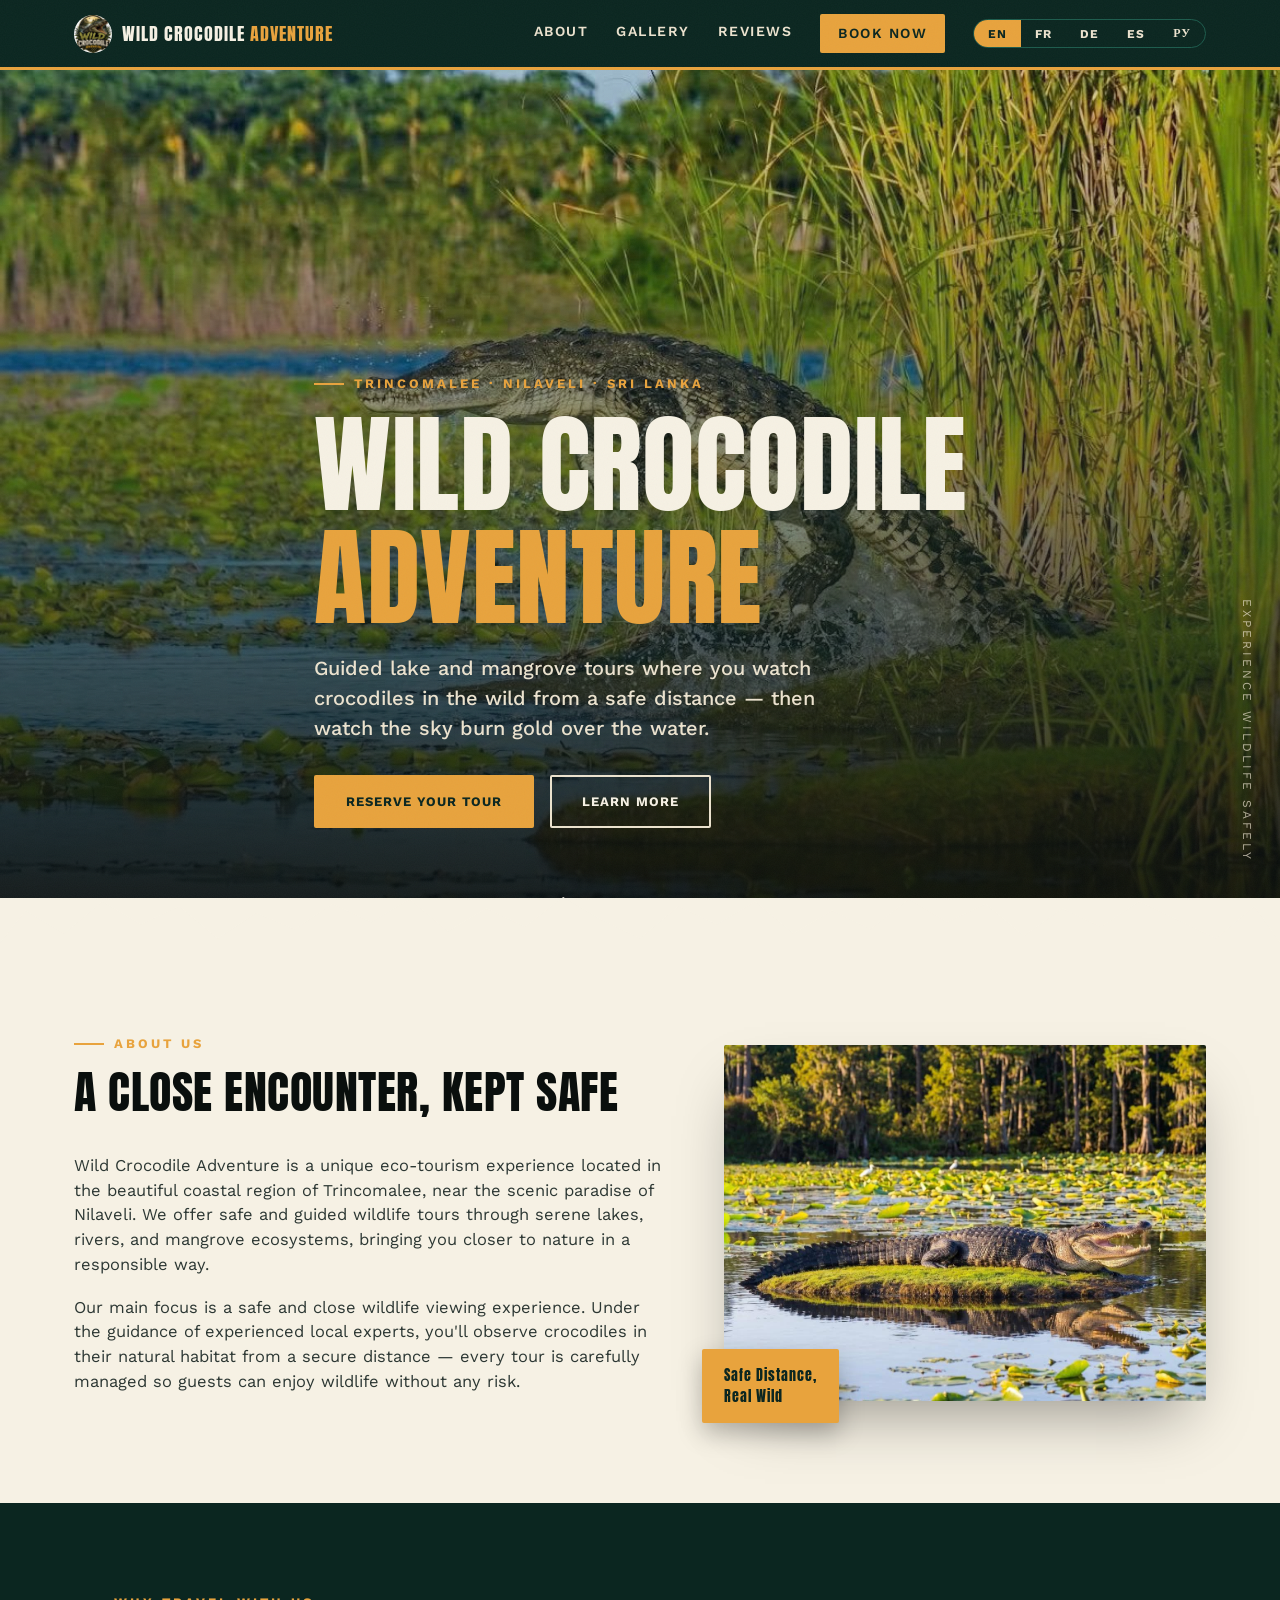
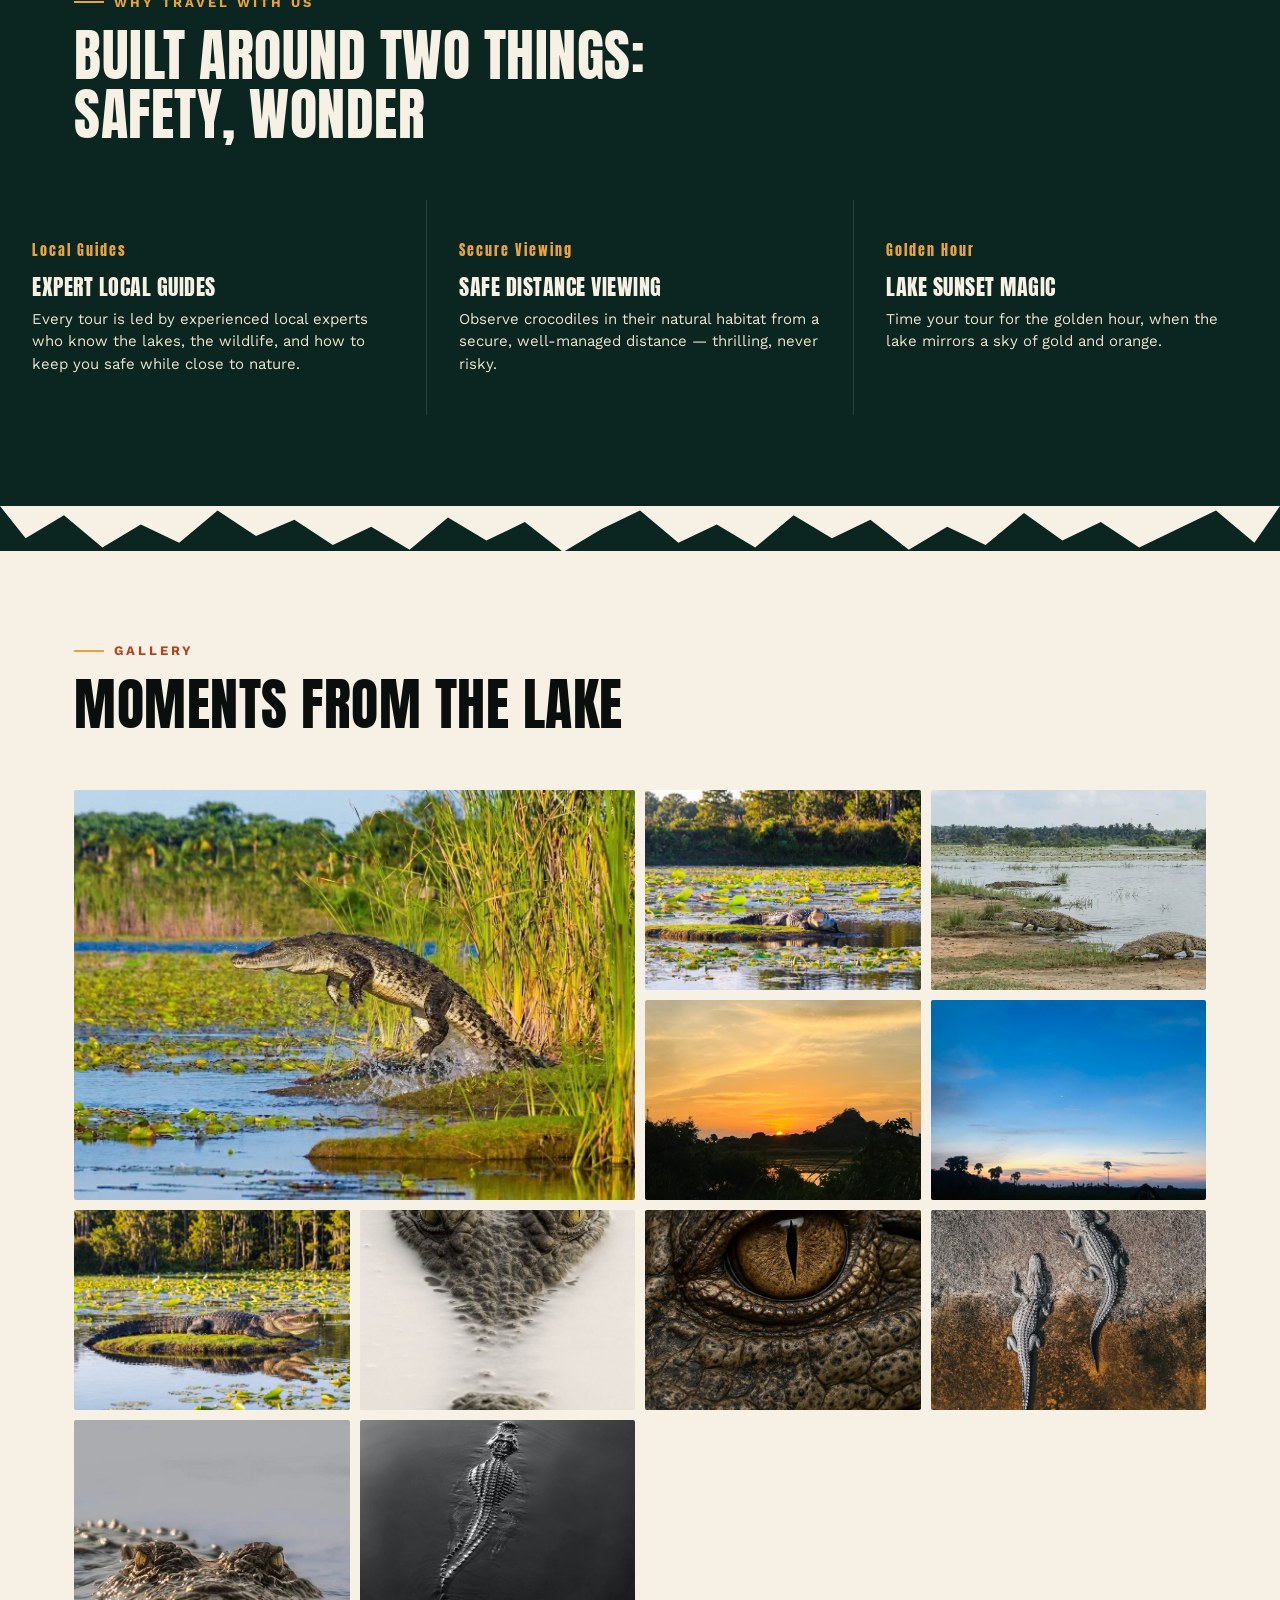
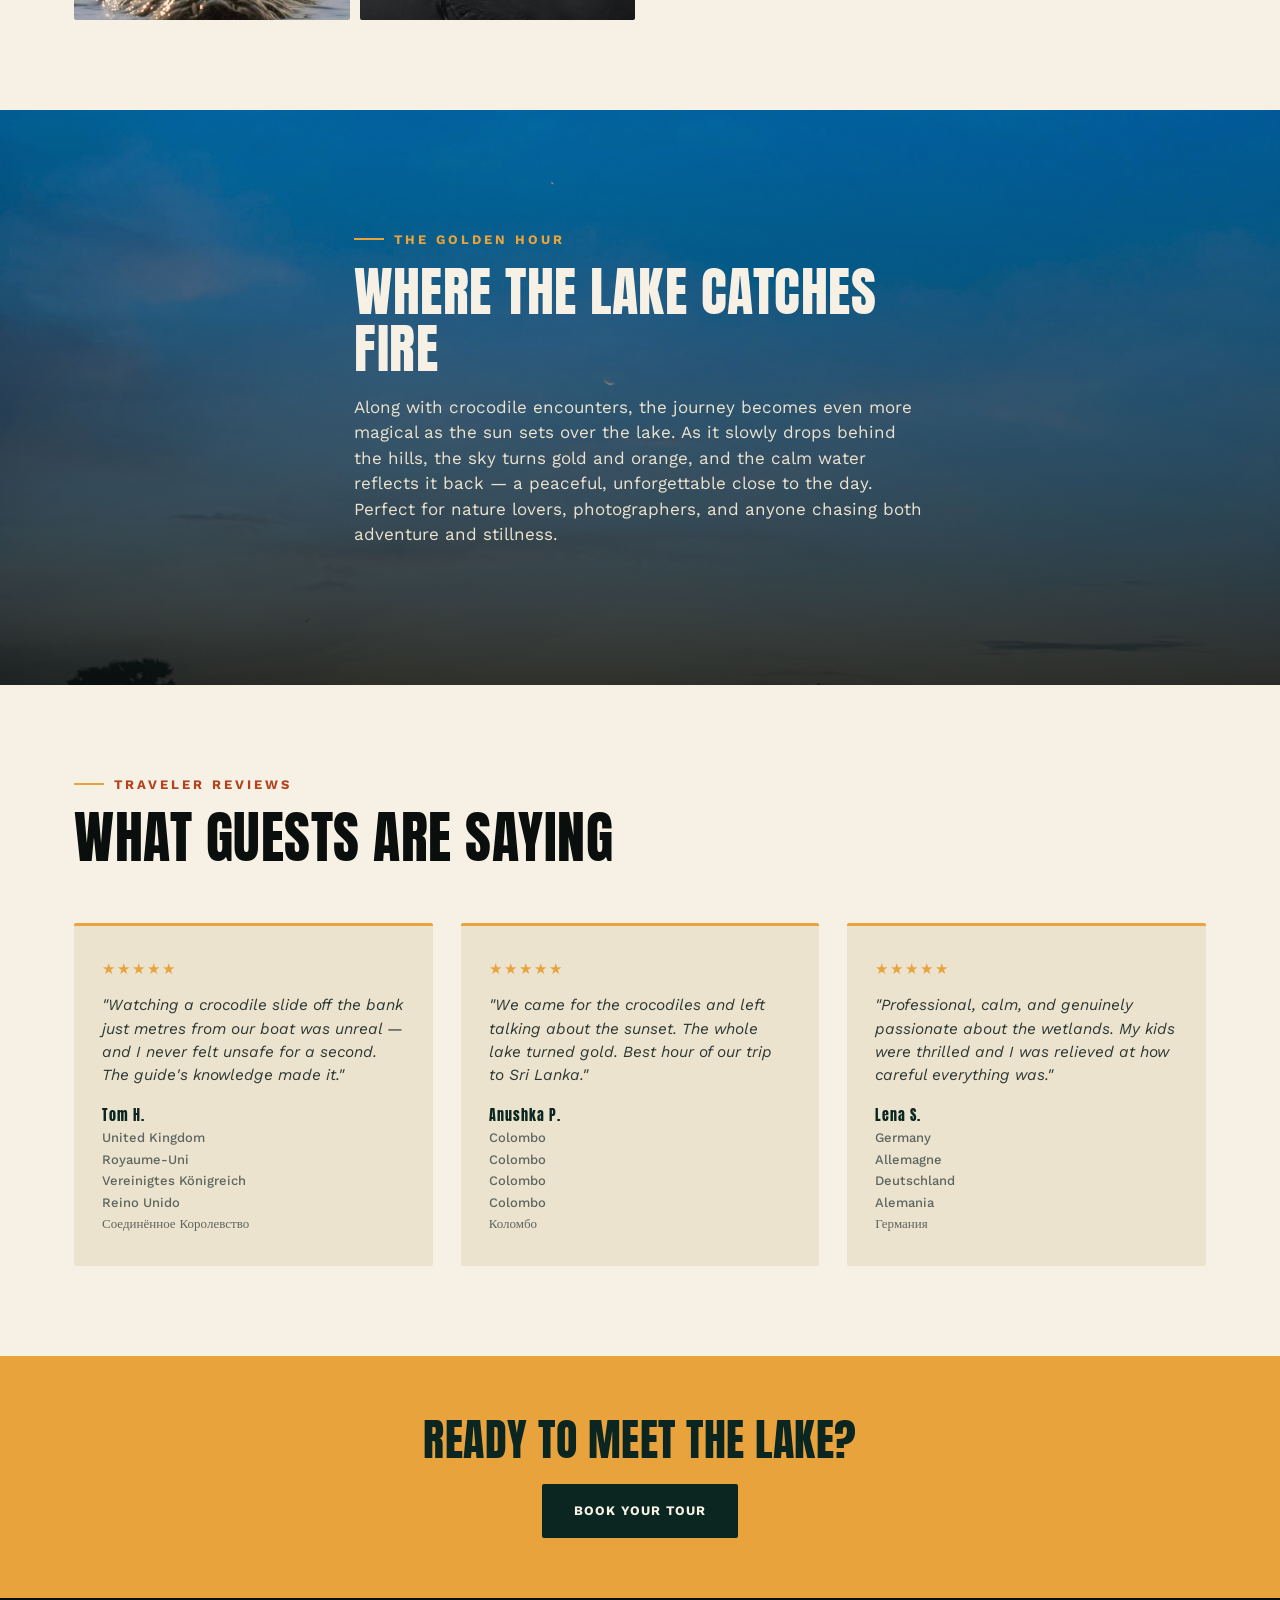
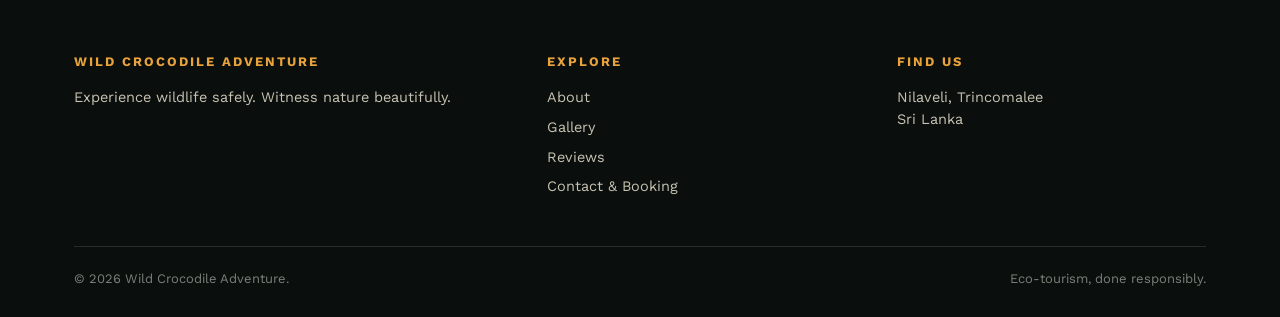
==== commit 46835b22: "amélioration 2" ====
--- a/index.html
+++ b/index.html
@@ -141,6 +141,31 @@
               src="images/b86bf001-9c94-4843-b081-64289ff82601.jpg"
               alt="Crocodile on a grass island with birds in the background"
           /></a>
+          <a
+            ><img
+              src="images/1.jpeg"
+              alt="Crocodile watching from just below the water's surface"
+          /></a>
+          <a
+            ><img
+              src="images/2.jpeg"
+              alt="Close-up of a crocodile's golden eye"
+          /></a>
+          <a
+            ><img
+              src="images/3.jpeg"
+              alt="Two crocodiles seen from above at the water's edge"
+          /></a>
+          <a
+            ><img
+              src="images/4.jpeg"
+              alt="Crocodile gliding through calm water"
+          /></a>
+          <a
+            ><img
+              src="images/5.jpeg"
+              alt="Black-and-white aerial view of a crocodile swimming"
+          /></a>
         </div>
       </div>
     </section>
@@ -164,21 +189,21 @@
             <div class="stars">★★★★★</div>
             <p><span lang-en>"Watching a crocodile slide off the bank just metres from our boat was unreal — and I never felt unsafe for a second. The guide's knowledge made it."</span><span lang-fr>"Regarder un crocodile glisser du rivage à quelques mètres de notre bateau était surréaliste — et je ne me suis jamais senti en danger. Les connaissances du guide ont tout rendu possible."</span><span lang-de>"Ein Krokodil beobachten, das gerade Meter von unserem Boot rutschte, war unwirklich — und ich habe mich nie unsicher gefühlt. Das Wissen des Führers machte es."</span><span lang-es>"Ver un cocodrilo deslizarse de la orilla a solo metros de nuestro bote fue irreal — y nunca me sentí inseguro por un segundo. El conocimiento del guía lo hizo."</span><span lang-ru>"Наблюдать, как крокодил скользит с берега всего в метрах от нашей лодки, было нереально — и я ни секунды не чувствовал себя в опасности. Знания гида сделали это возможным."</span></p>
             <div class="who">
-              Tom H.<span><span lang-en>United Kingdom</span><span lang-fr>Royaume-Uni</span><span lang-de>Vereinigtes Königreich</span><span lang-es>Reino Unido</span><span lang-ru>Соединённое Королевство</span></span>
+              Tom H. <span lang-en>United Kingdom</span><span lang-fr>Royaume-Uni</span><span lang-de>Vereinigtes Königreich</span><span lang-es>Reino Unido</span><span lang-ru>Соединённое Королевство</span>
             </div>
           </div>
           <div class="review">
             <div class="stars">★★★★★</div>
             <p><span lang-en>"We came for the crocodiles and left talking about the sunset. The whole lake turned gold. Best hour of our trip to Sri Lanka."</span><span lang-fr>"Nous sommes venus pour les crocodiles et nous avons parlé du coucher de soleil en partant. Tout le lac est devenu doré. La meilleure heure de notre voyage au Sri Lanka."</span><span lang-de>"Wir kamen für die Krokodile und sprachen beim Verlassen über den Sonnenuntergang. Der ganze See wurde golden. Beste Stunde unserer Reise nach Sri Lanka."</span><span lang-es>"Vinimos por los cocodrilos y nos fuimos hablando del atardecer. Todo el lago se volvió dorado. La mejor hora de nuestro viaje a Sri Lanka."</span><span lang-ru>"Мы пришли за крокодилами и уходили, говоря о закате. Всё озеро стало золотистым. Лучший час нашей поездки на Шри-Ланку."</span></p>
             <div class="who">
-              Anushka P.<span><span lang-en>Colombo</span><span lang-fr>Colombo</span><span lang-de>Colombo</span><span lang-es>Colombo</span><span lang-ru>Коломбо</span></span>
+              Anushka P. <span lang-en>Colombo</span><span lang-fr>Colombo</span><span lang-de>Colombo</span><span lang-es>Colombo</span><span lang-ru>Коломбо</span>
             </div>
           </div>
           <div class="review">
             <div class="stars">★★★★★</div>
             <p><span lang-en>"Professional, calm, and genuinely passionate about the wetlands. My kids were thrilled and I was relieved at how careful everything was."</span><span lang-fr>"Professionnel, calme et véritablement passionné par les zones humides. Mes enfants étaient ravis et j'étais soulagé de voir à quel point tout était soigneusement géré."</span><span lang-de>"Professionell, ruhig und wirklich leidenschaftlich in Bezug auf die Feuchtgebiete. Meine Kinder waren begeistert und ich war erleichtert, wie sorgfältig alles war."</span><span lang-es>"Profesional, tranquilo y genuinamente apasionado por los humedales. Mis hijos estaban emocionados y me alivió lo cuidadoso que fue todo."</span><span lang-ru>"Профессиональный, спокойный и действительно увлечённый болотистыми местностями. Мои дети были в восторге, и я облегчена тем, как осторожно всё было."</span></p>
             <div class="who">
-              Lena S.<span><span lang-en>Germany</span><span lang-fr>Allemagne</span><span lang-de>Deutschland</span><span lang-es>Alemania</span><span lang-ru>Германия</span></span>
+              Lena S. <span lang-en>Germany</span><span lang-fr>Allemagne</span><span lang-de>Deutschland</span><span lang-es>Alemania</span><span lang-ru>Германия</span>
             </div>
           </div>
         </div>
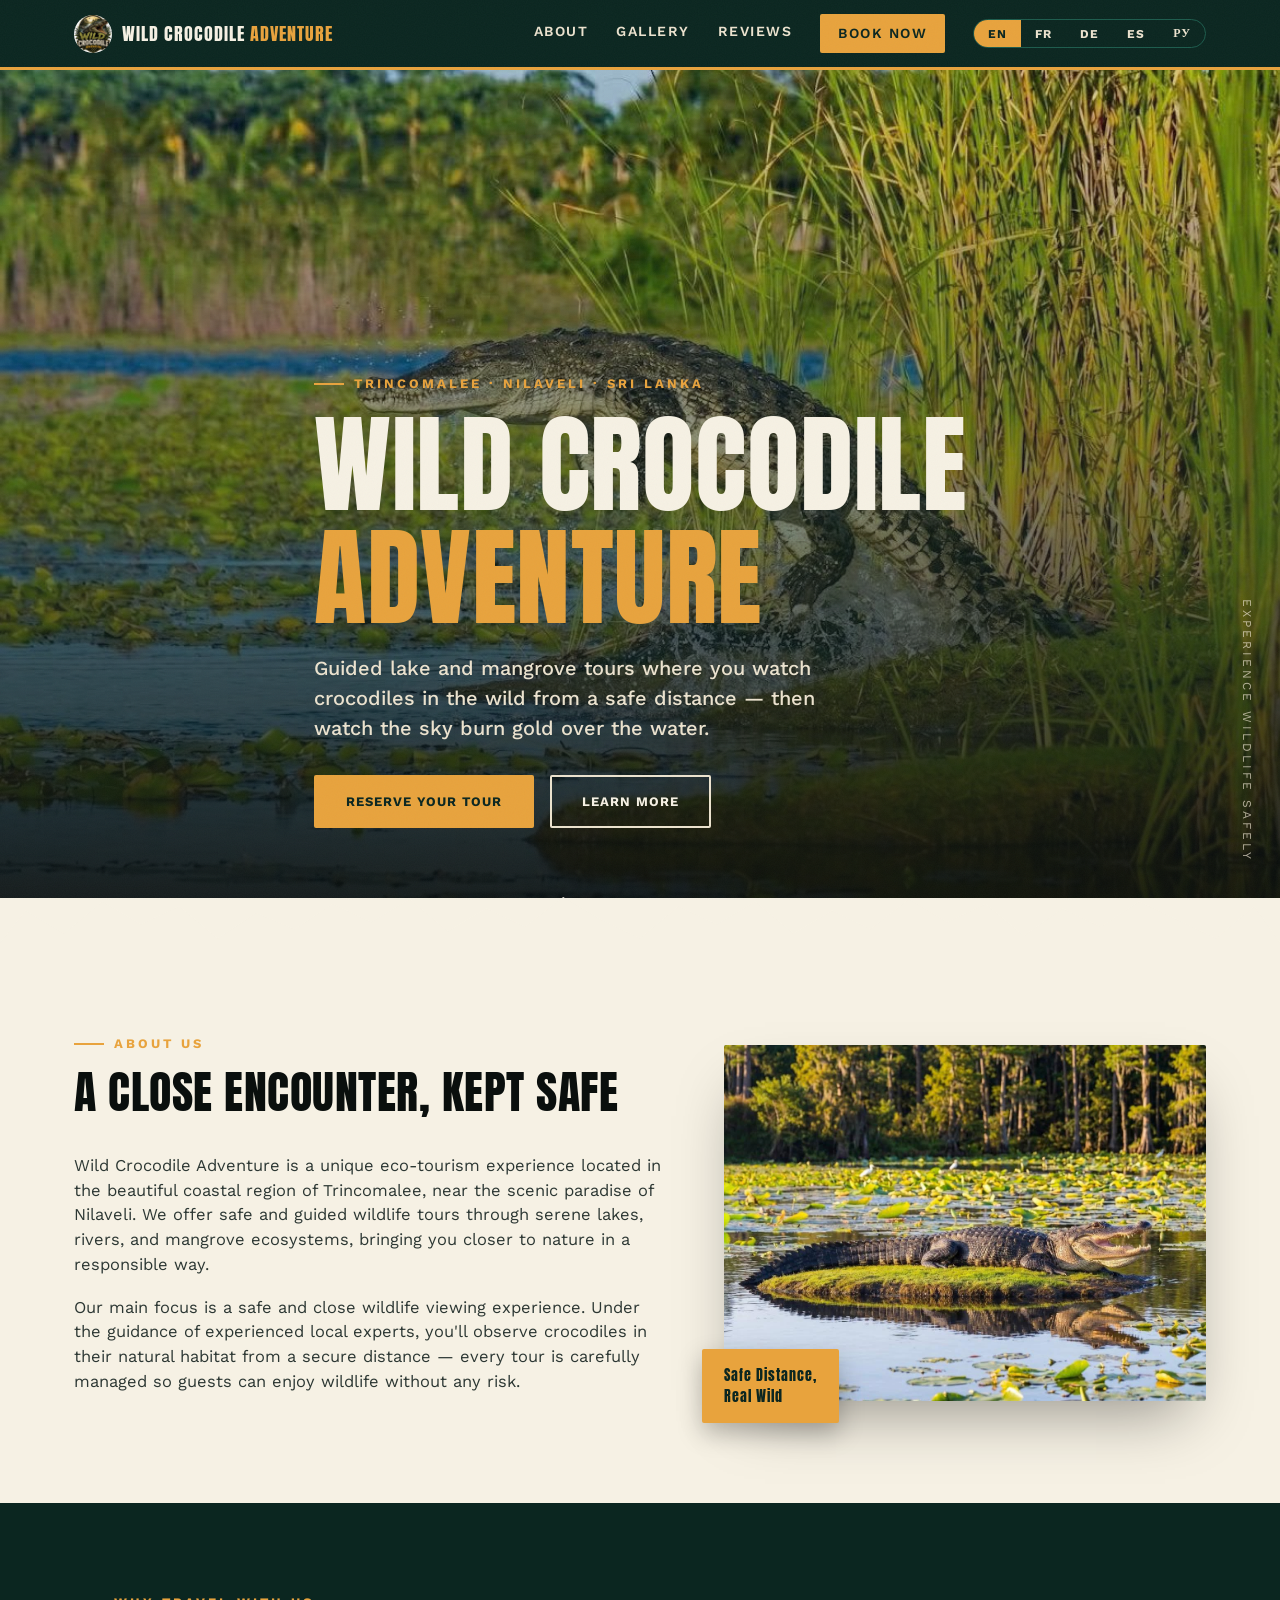
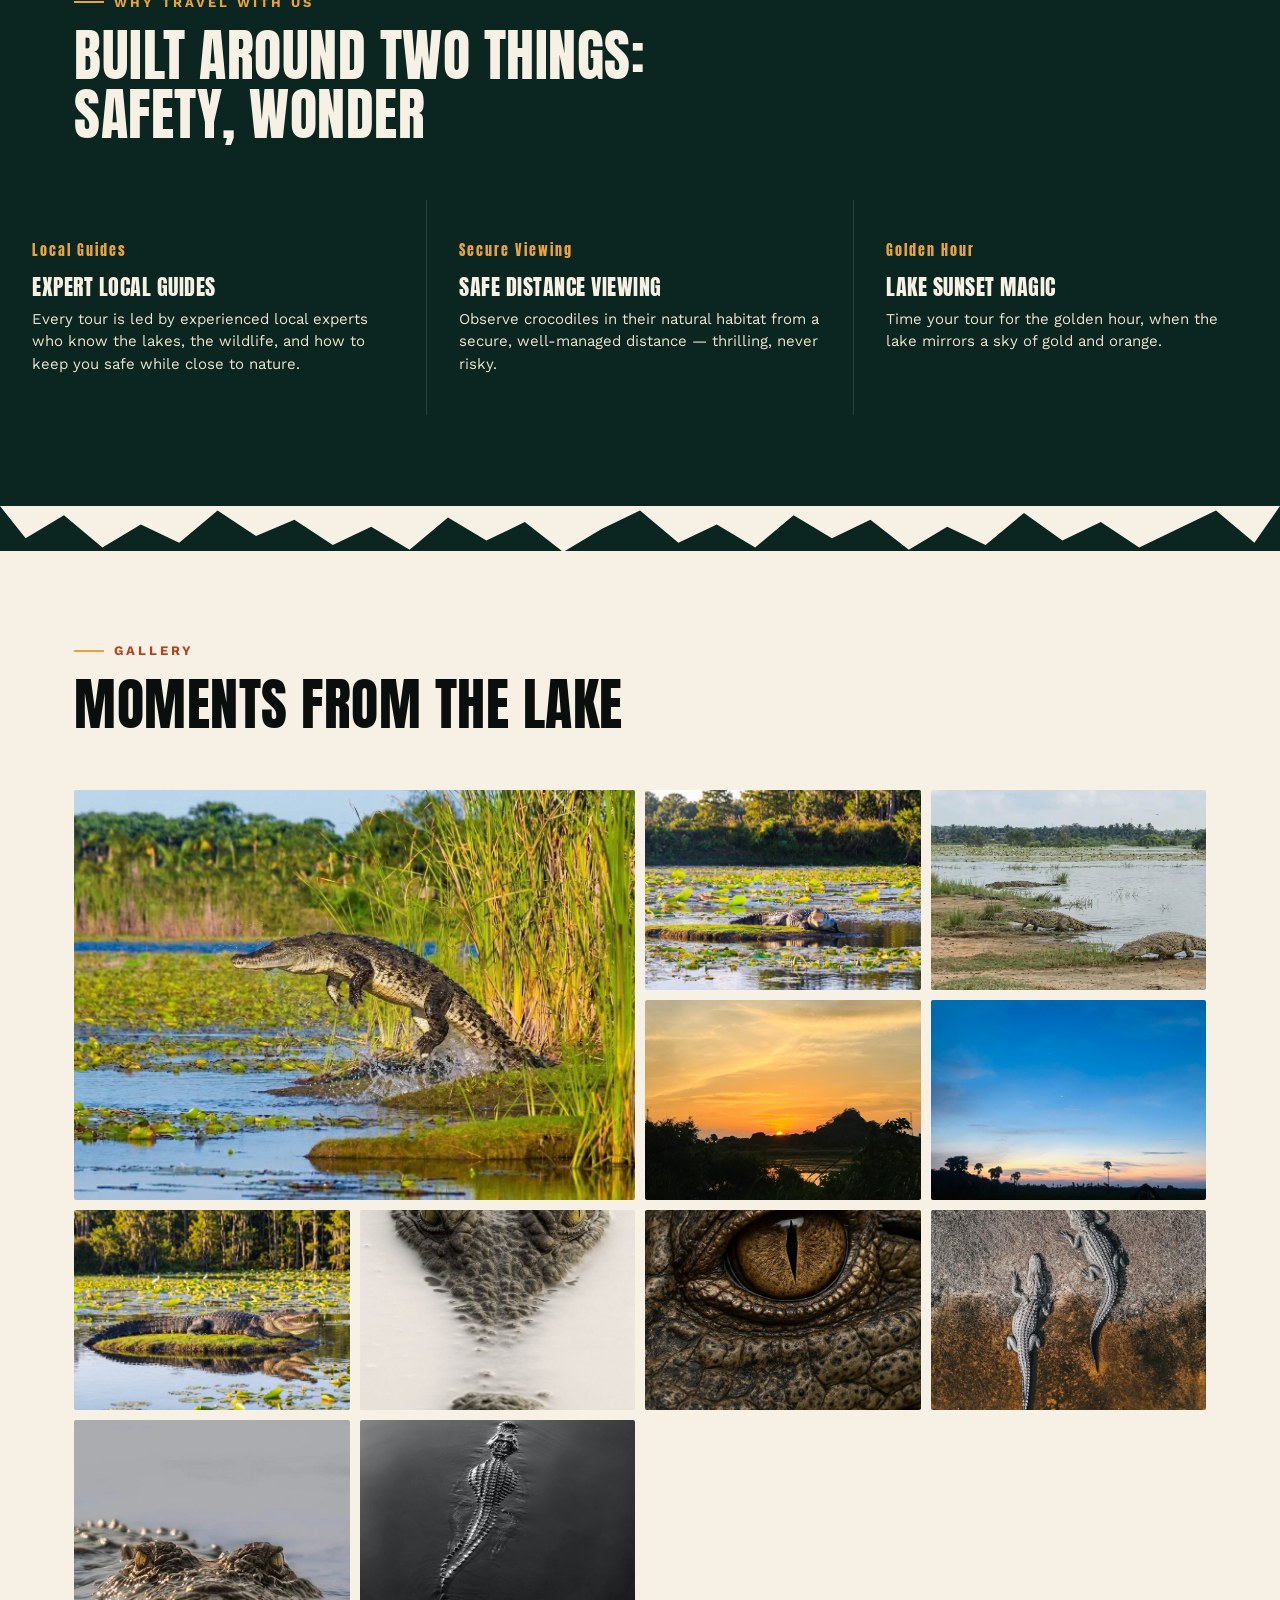
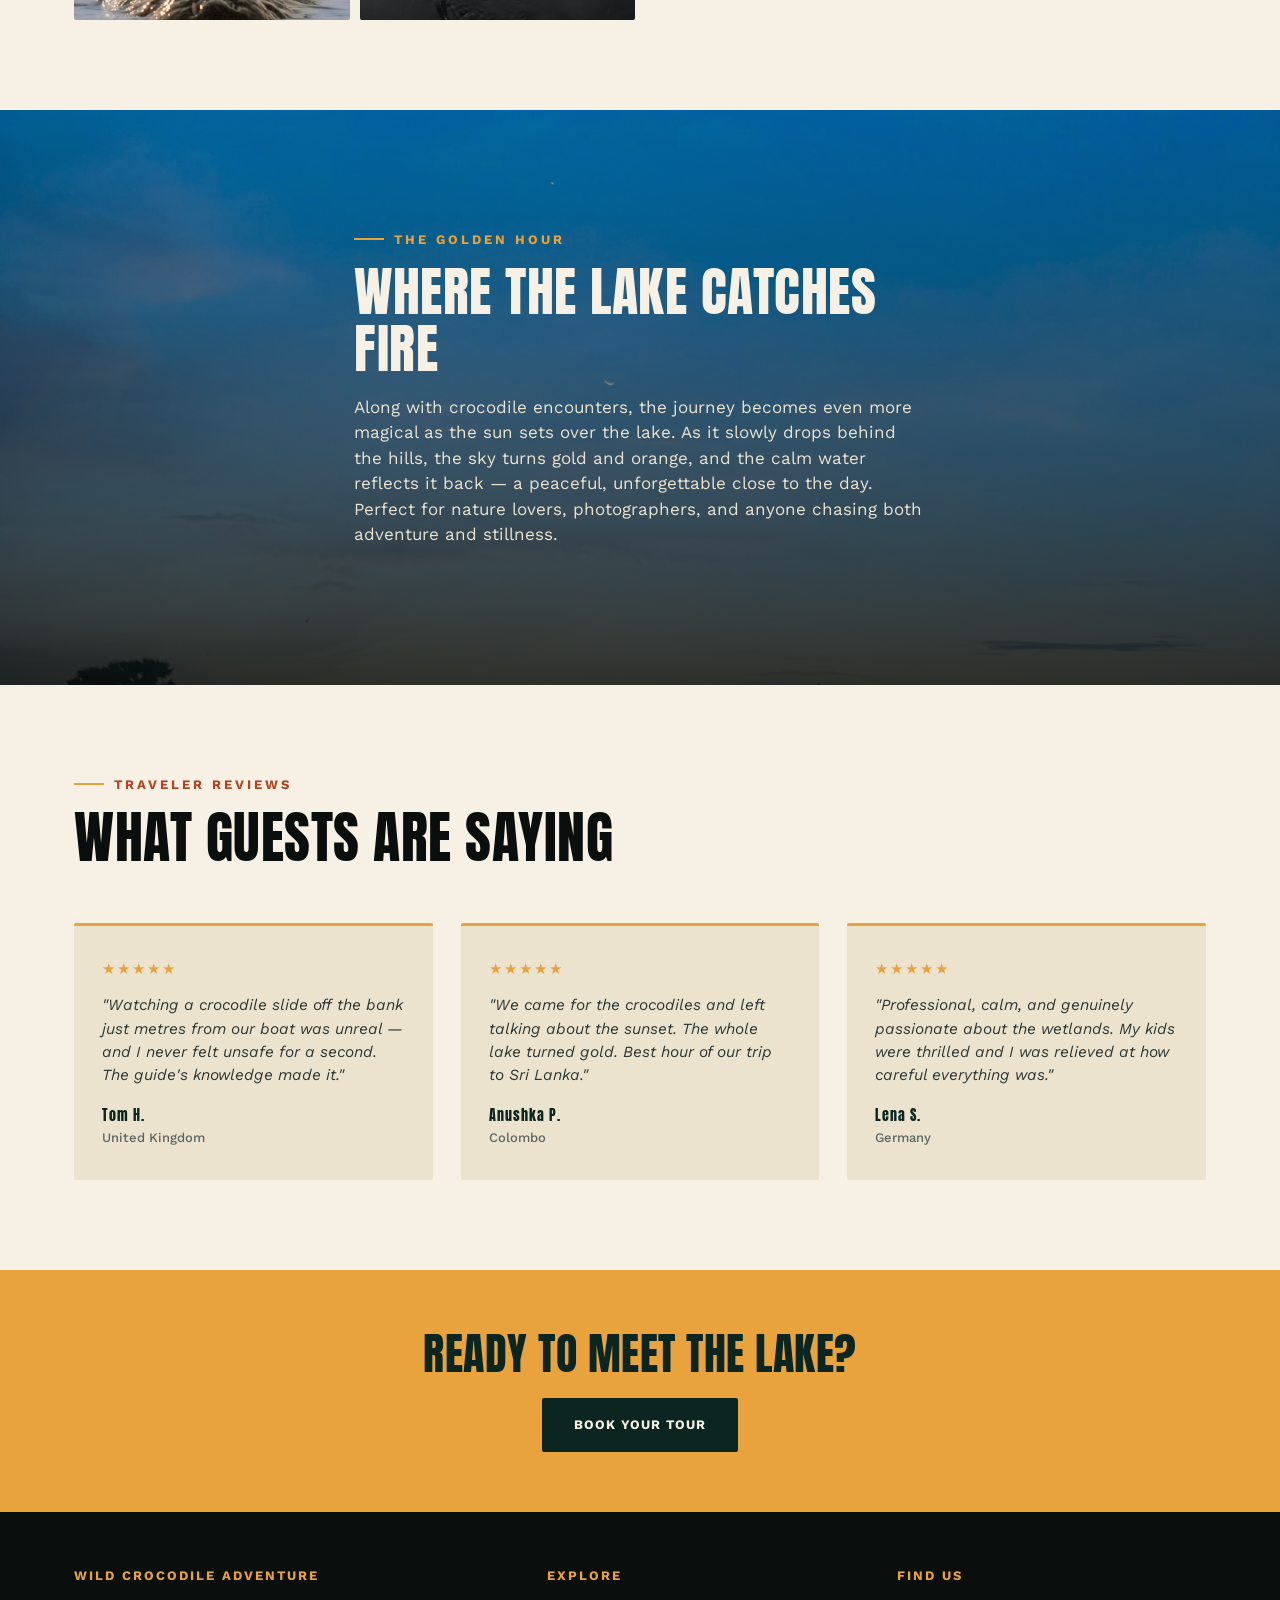
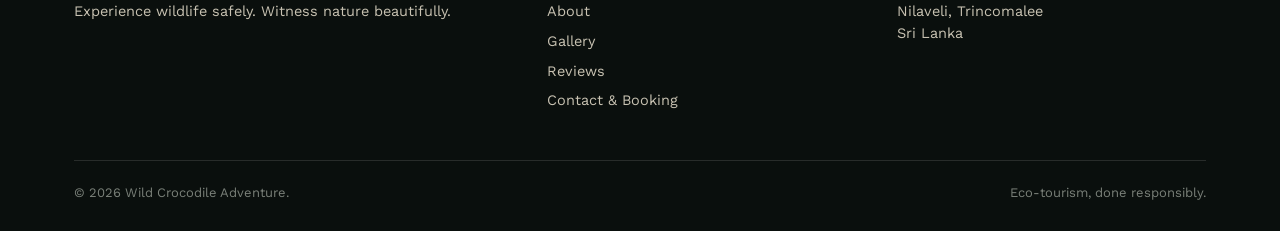
==== commit 0775d9ea: "amélioration 3" ====
--- a/index.html
+++ b/index.html
@@ -189,21 +189,21 @@
             <div class="stars">★★★★★</div>
             <p><span lang-en>"Watching a crocodile slide off the bank just metres from our boat was unreal — and I never felt unsafe for a second. The guide's knowledge made it."</span><span lang-fr>"Regarder un crocodile glisser du rivage à quelques mètres de notre bateau était surréaliste — et je ne me suis jamais senti en danger. Les connaissances du guide ont tout rendu possible."</span><span lang-de>"Ein Krokodil beobachten, das gerade Meter von unserem Boot rutschte, war unwirklich — und ich habe mich nie unsicher gefühlt. Das Wissen des Führers machte es."</span><span lang-es>"Ver un cocodrilo deslizarse de la orilla a solo metros de nuestro bote fue irreal — y nunca me sentí inseguro por un segundo. El conocimiento del guía lo hizo."</span><span lang-ru>"Наблюдать, как крокодил скользит с берега всего в метрах от нашей лодки, было нереально — и я ни секунды не чувствовал себя в опасности. Знания гида сделали это возможным."</span></p>
             <div class="who">
-              Tom H. <span lang-en>United Kingdom</span><span lang-fr>Royaume-Uni</span><span lang-de>Vereinigtes Königreich</span><span lang-es>Reino Unido</span><span lang-ru>Соединённое Королевство</span>
+              Tom H.<span><span lang-en>United Kingdom</span><span lang-fr>Royaume-Uni</span><span lang-de>Vereinigtes Königreich</span><span lang-es>Reino Unido</span><span lang-ru>Соединённое Королевство</span></span>
             </div>
           </div>
           <div class="review">
             <div class="stars">★★★★★</div>
             <p><span lang-en>"We came for the crocodiles and left talking about the sunset. The whole lake turned gold. Best hour of our trip to Sri Lanka."</span><span lang-fr>"Nous sommes venus pour les crocodiles et nous avons parlé du coucher de soleil en partant. Tout le lac est devenu doré. La meilleure heure de notre voyage au Sri Lanka."</span><span lang-de>"Wir kamen für die Krokodile und sprachen beim Verlassen über den Sonnenuntergang. Der ganze See wurde golden. Beste Stunde unserer Reise nach Sri Lanka."</span><span lang-es>"Vinimos por los cocodrilos y nos fuimos hablando del atardecer. Todo el lago se volvió dorado. La mejor hora de nuestro viaje a Sri Lanka."</span><span lang-ru>"Мы пришли за крокодилами и уходили, говоря о закате. Всё озеро стало золотистым. Лучший час нашей поездки на Шри-Ланку."</span></p>
             <div class="who">
-              Anushka P. <span lang-en>Colombo</span><span lang-fr>Colombo</span><span lang-de>Colombo</span><span lang-es>Colombo</span><span lang-ru>Коломбо</span>
+              Anushka P.<span><span lang-en>Colombo</span><span lang-fr>Colombo</span><span lang-de>Colombo</span><span lang-es>Colombo</span><span lang-ru>Коломбо</span></span>
             </div>
           </div>
           <div class="review">
             <div class="stars">★★★★★</div>
             <p><span lang-en>"Professional, calm, and genuinely passionate about the wetlands. My kids were thrilled and I was relieved at how careful everything was."</span><span lang-fr>"Professionnel, calme et véritablement passionné par les zones humides. Mes enfants étaient ravis et j'étais soulagé de voir à quel point tout était soigneusement géré."</span><span lang-de>"Professionell, ruhig und wirklich leidenschaftlich in Bezug auf die Feuchtgebiete. Meine Kinder waren begeistert und ich war erleichtert, wie sorgfältig alles war."</span><span lang-es>"Profesional, tranquilo y genuinamente apasionado por los humedales. Mis hijos estaban emocionados y me alivió lo cuidadoso que fue todo."</span><span lang-ru>"Профессиональный, спокойный и действительно увлечённый болотистыми местностями. Мои дети были в восторге, и я облегчена тем, как осторожно всё было."</span></p>
             <div class="who">
-              Lena S. <span lang-en>Germany</span><span lang-fr>Allemagne</span><span lang-de>Deutschland</span><span lang-es>Alemania</span><span lang-ru>Германия</span>
+              Lena S.<span><span lang-en>Germany</span><span lang-fr>Allemagne</span><span lang-de>Deutschland</span><span lang-es>Alemania</span><span lang-ru>Германия</span></span>
             </div>
           </div>
         </div>
--- a/style.css
+++ b/style.css
@@ -203,7 +203,7 @@
 .review .stars{color:var(--gold);font-size:15px;margin-bottom:14px;letter-spacing:2px;}
 .review p{font-size:15.5px;color:#2c3733;margin:0 0 18px;font-style:italic;}
 .review .who{font-family:'Anton';font-size:14px;letter-spacing:1px;color:var(--swamp-dark);}
-.review .who span{display:block;font-family:'Work Sans';font-weight:500;text-transform:none;letter-spacing:0;color:#5c655f;font-size:13px;margin-top:2px;}
+.review .who > span{display:block;font-family:'Work Sans';font-weight:500;text-transform:none;letter-spacing:0;color:#5c655f;font-size:13px;margin-top:2px;}
 @media(max-width:900px){.reviews{grid-template-columns:1fr;}}
 
 /* cta band */
